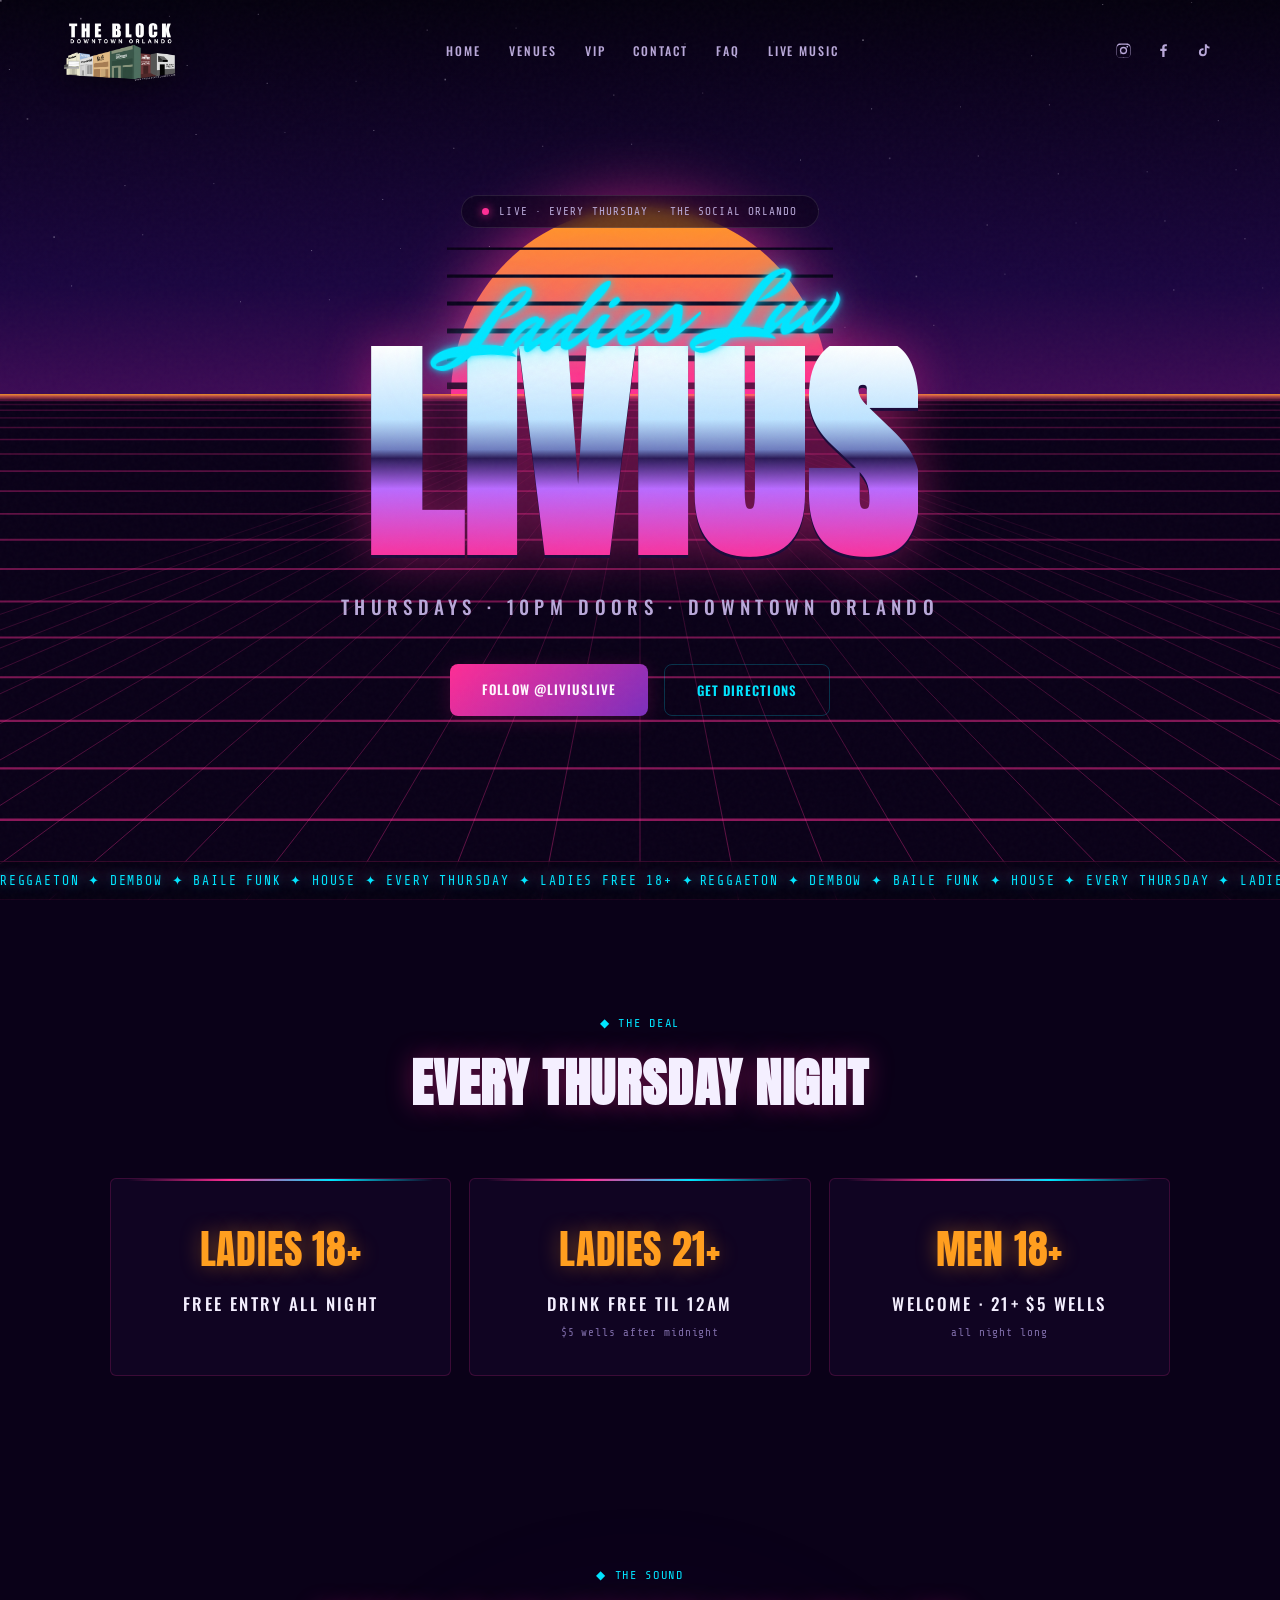
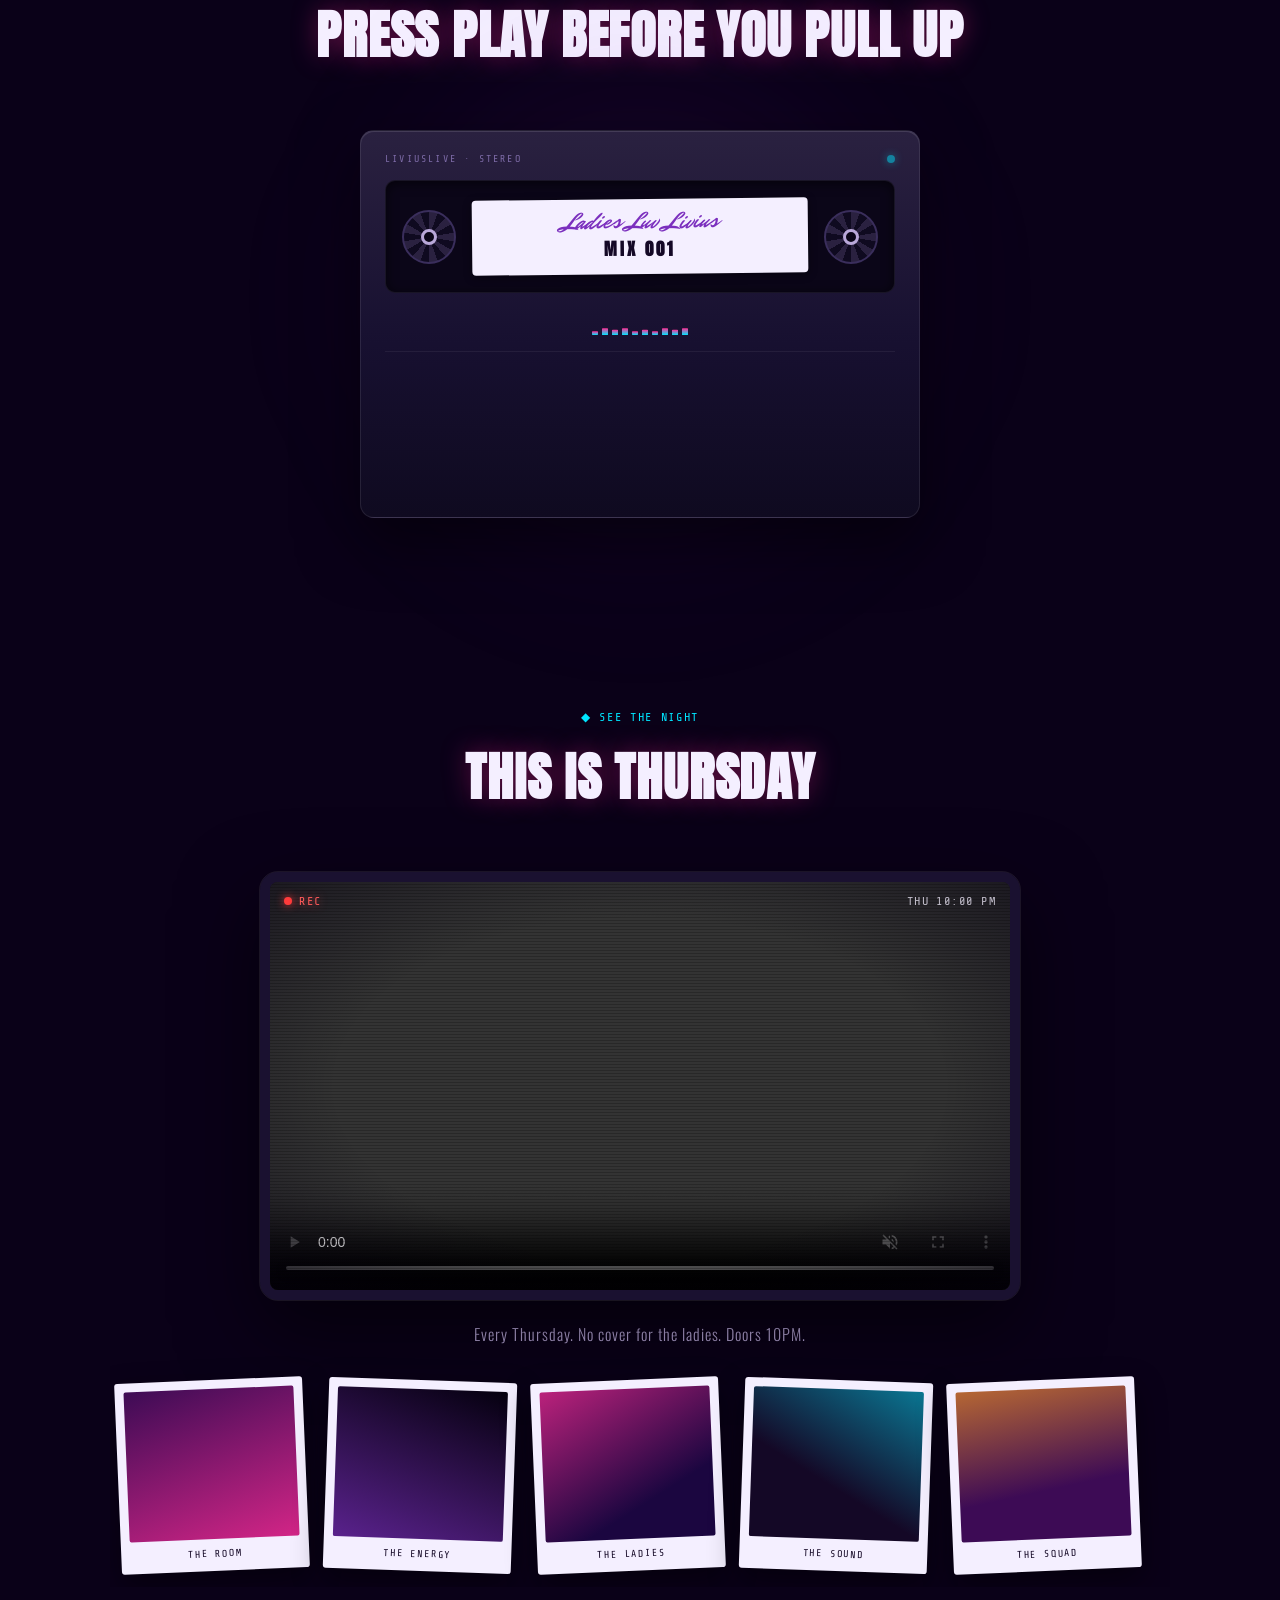
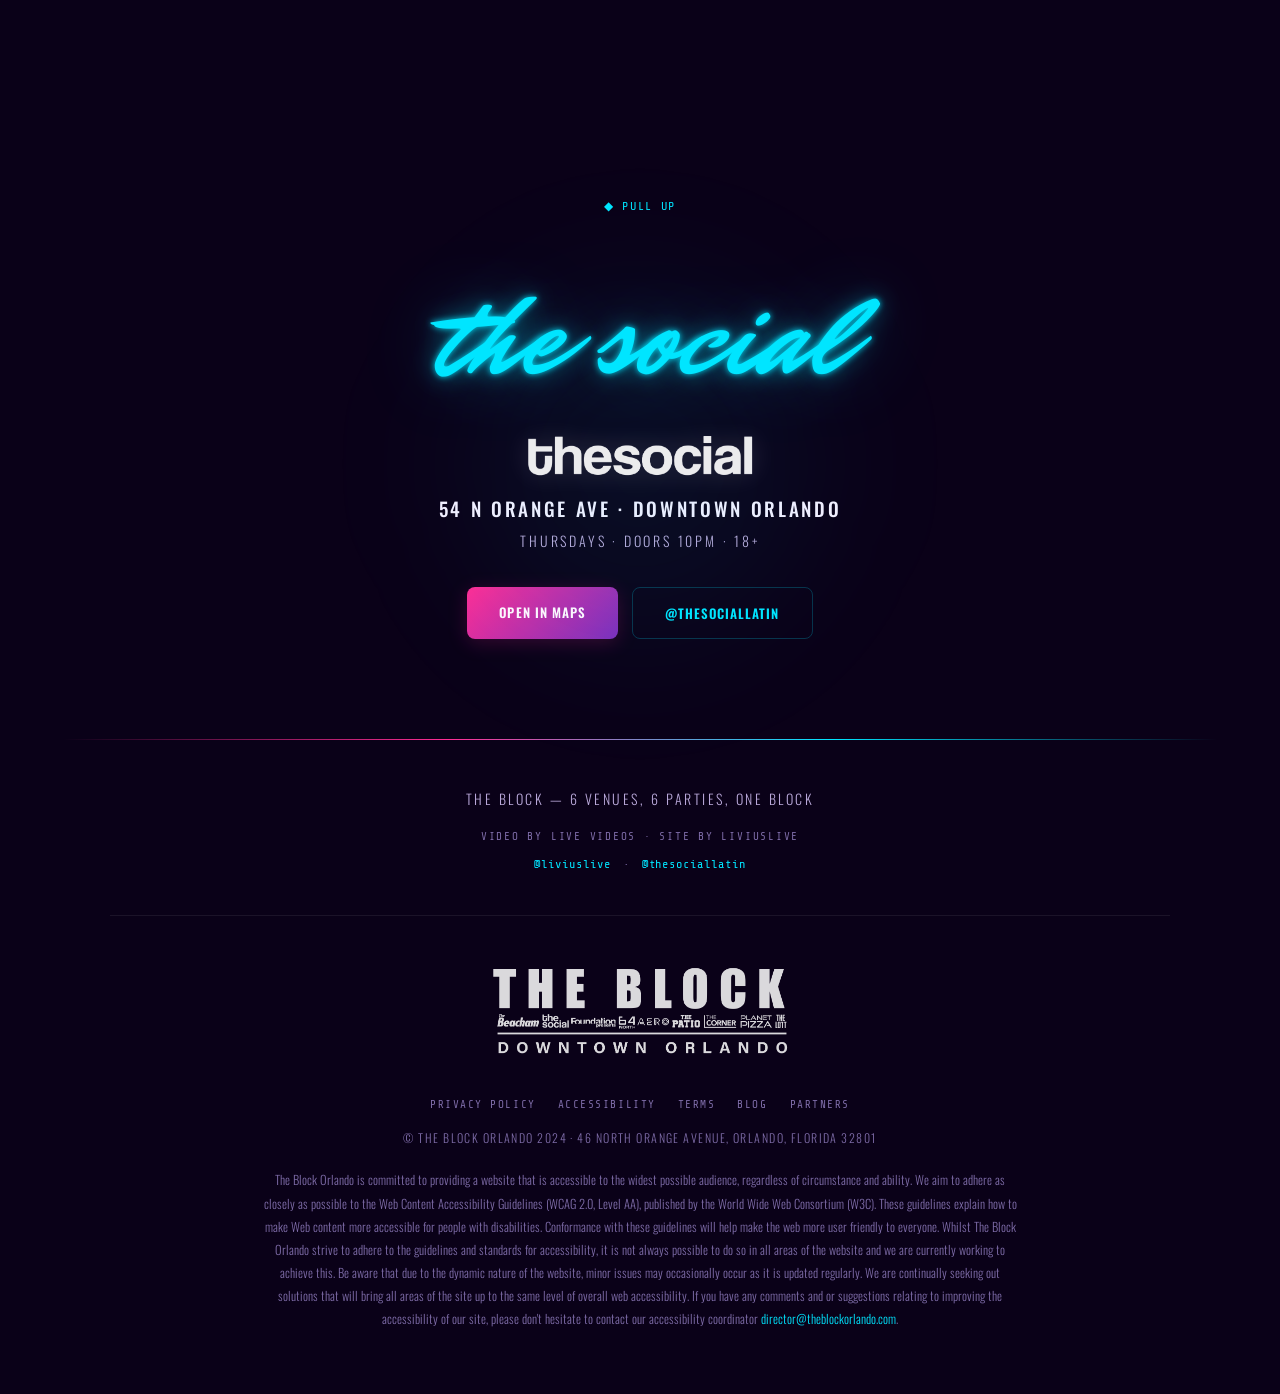
==== index.html @ e8a65b47 "feat: live mix autoplay deck, endless marquee, vertical-video CRT, FAQ deep link, og image MIX_URL s" ====
<!DOCTYPE html>
<html lang="en">
<head>
<meta charset="UTF-8">
<meta name="viewport" content="width=device-width, initial-scale=1.0">
<title>LADIES LUV LIVIUS — Thursdays at The Social, Orlando</title>
<meta name="description" content="Reggaeton, dembow, baile funk & house every Thursday at The Social, downtown Orlando. Ladies 18+ free all night. 10PM doors.">
<meta property="og:title" content="LADIES LUV LIVIUS — Thursdays at The Social">
<meta property="og:description" content="Reggaeton, dembow, baile funk & house every Thursday night in downtown Orlando. Ladies 18+ free. 10PM doors.">
<meta property="og:type" content="website">
<meta property="og:image" content="https://lildaddy850.github.io/l3x-page/kit/graphics/og.png">
<meta name="twitter:card" content="summary_large_image">
<link rel="icon" type="image/svg+xml" href="favicon.svg">
<link rel="stylesheet" href="css/tokens.css">
<link rel="stylesheet" href="css/main.css">
</head>
<body>
<div class="grain" aria-hidden="true"></div>

<!-- ══════════════ THE BLOCK SITE HEADER ══════════════ -->
<header id="siteheader">
  <div class="head-row">
    <a class="head-logo" href="https://www.theblockorlando.com/" target="_blank" rel="noopener">
      <img src="assets/brand/theblock-illustration.png" alt="The Block Orlando">
    </a>
    <nav class="head-tabs" aria-label="The Block Orlando site">
      <a href="https://www.theblockorlando.com/">HOME</a>
      <a href="https://www.theblockorlando.com/venues">VENUES</a>
      <a href="https://www.theblockorlando.com/vip">VIP</a>
      <a href="https://www.theblockorlando.com/contact">CONTACT</a>
      <a href="https://www.theblockorlando.com/contact#faq">FAQ</a>
      <a href="https://www.theblockorlando.com/live">LIVE MUSIC</a>
    </nav>
    <div class="head-socials">
      <a href="https://www.instagram.com/theblockorl" target="_blank" rel="noopener" aria-label="The Block on Instagram">
        <svg viewBox="0 0 24 24" aria-hidden="true"><path d="M12 2.2c3.2 0 3.6 0 4.9.07 1.2.06 1.8.25 2.2.42.56.22.96.48 1.38.9.42.42.68.82.9 1.38.17.42.36 1.05.42 2.2.06 1.3.07 1.7.07 4.9s0 3.6-.07 4.9c-.06 1.2-.25 1.8-.42 2.2-.22.56-.48.96-.9 1.38-.42.42-.82.68-1.38.9-.42.17-1.05.36-2.2.42-1.3.06-1.7.07-4.9.07s-3.6 0-4.9-.07c-1.2-.06-1.8-.25-2.2-.42a3.7 3.7 0 0 1-1.38-.9 3.7 3.7 0 0 1-.9-1.38c-.17-.42-.36-1.05-.42-2.2C2.2 15.6 2.2 15.2 2.2 12s0-3.6.07-4.9c.06-1.2.25-1.8.42-2.2.22-.56.48-.96.9-1.38.42-.42.82-.68 1.38-.9.42-.17 1.05-.36 2.2-.42C8.4 2.2 8.8 2.2 12 2.2m0 1.8c-3.15 0-3.5 0-4.74.07-1.06.05-1.63.23-2 .37-.5.2-.86.43-1.24.8-.37.38-.61.74-.8 1.24-.15.38-.33.95-.38 2-.06 1.25-.07 1.6-.07 4.75s0 3.5.07 4.74c.05 1.06.23 1.63.37 2 .2.5.43.86.8 1.24.38.37.74.61 1.24.8.38.15.95.33 2 .38 1.25.06 1.6.07 4.75.07s3.5 0 4.74-.07c1.06-.05 1.63-.23 2-.37.5-.2.86-.43 1.24-.8.37-.38.61-.74.8-1.24.15-.38.33-.95.38-2 .06-1.25.07-1.6.07-4.75s0-3.5-.07-4.74c-.05-1.06-.23-1.63-.37-2-.2-.5-.43-.86-.8-1.24a3.34 3.34 0 0 0-1.24-.8c-.38-.15-.95-.33-2-.38-1.25-.06-1.6-.07-4.75-.07M12 6.87A5.13 5.13 0 1 1 6.87 12 5.13 5.13 0 0 1 12 6.87m0 8.46A3.33 3.33 0 1 0 8.67 12 3.33 3.33 0 0 0 12 15.33m6.54-8.67a1.2 1.2 0 1 1-1.2-1.2 1.2 1.2 0 0 1 1.2 1.2"/></svg>
      </a>
      <a href="https://facebook.com/theblockorlando" target="_blank" rel="noopener" aria-label="The Block on Facebook">
        <svg viewBox="0 0 24 24" aria-hidden="true"><path d="M13.5 21v-8.2h2.75l.41-3.2H13.5V7.56c0-.92.26-1.55 1.58-1.55h1.69V3.14A22.4 22.4 0 0 0 14.31 3c-2.44 0-4.1 1.49-4.1 4.22v2.38H7.44v3.2h2.77V21z"/></svg>
      </a>
      <a href="https://www.tiktok.com/@theblockorlando" target="_blank" rel="noopener" aria-label="The Block on TikTok">
        <svg viewBox="0 0 24 24" aria-hidden="true"><path d="M16.6 3c.36 1.94 1.62 3.36 3.9 3.5v2.68c-1.4.13-2.83-.33-3.9-1.06v6.2c0 3.63-2.68 5.95-5.9 5.68a5.56 5.56 0 0 1-5.2-5.68 5.62 5.62 0 0 1 6.55-5.55v2.83a2.84 2.84 0 0 0-3.72 2.72 2.86 2.86 0 0 0 2.85 2.9c1.64 0 2.72-1.17 2.72-2.9V3z"/></svg>
      </a>
    </div>
  </div>
</header>

<!-- ══════════════ HERO ══════════════ -->
<section id="hero">
  <canvas id="grid" aria-hidden="true"></canvas>
  <div class="hero-inner">
    <div class="badge"><span class="dot"></span>LIVE · EVERY THURSDAY · THE SOCIAL ORLANDO</div>
    <div class="lockup">
      <div class="script-line sign-on">Ladies Luv</div>
      <h1 class="logotype">LIVIUS</h1>
    </div>
    <div class="hero-sub">THURSDAYS · 10PM DOORS · DOWNTOWN ORLANDO</div>
    <div class="hero-ctas">
      <a class="glow-btn" href="https://instagram.com/liviuslive" target="_blank" rel="noopener">Follow @liviuslive</a>
      <a class="glow-btn ghost" href="https://maps.google.com/?q=54+N+Orange+Ave+Orlando+FL" target="_blank" rel="noopener">Get directions</a>
    </div>
  </div>
  <div class="marquee" aria-hidden="true"><div class="marquee-track" id="marquee-track">
    <span>REGGAETON ✦ DEMBOW ✦ BAILE FUNK ✦ HOUSE ✦ EVERY THURSDAY ✦ LADIES FREE 18+ ✦ </span>
  </div></div>
</section>

<!-- ══════════════ THE DEAL ══════════════ -->
<section id="deal">
  <div class="wrap">
    <div class="sec-head reveal">
      <div class="eyebrow">◆ THE DEAL</div>
      <h2>EVERY THURSDAY NIGHT</h2>
    </div>
    <div class="cards">
      <div class="card reveal">
        <div class="card-big">LADIES 18+</div>
        <div class="card-line">FREE ENTRY ALL NIGHT</div>
      </div>
      <div class="card reveal" style="transition-delay:.08s">
        <div class="card-big">LADIES 21+</div>
        <div class="card-line">DRINK FREE TIL 12AM</div>
        <div class="card-fine">$5 wells after midnight</div>
      </div>
      <div class="card reveal" style="transition-delay:.16s">
        <div class="card-big">MEN 18+</div>
        <div class="card-line">WELCOME · 21+ $5 WELLS</div>
        <div class="card-fine">all night long</div>
      </div>
    </div>
  </div>
</section>

<!-- ══════════════ THE SOUND ══════════════ -->
<section id="sound">
  <div class="wrap">
    <div class="sec-head reveal">
      <div class="eyebrow">◆ THE SOUND</div>
      <h2>PRESS PLAY BEFORE YOU PULL UP</h2>
    </div>
    <div class="deck reveal" id="deck">
      <div class="deck-top">
        <span class="deck-brand">LIVIUSLIVE · STEREO</span>
        <span class="deck-led" id="deck-led"></span>
      </div>
      <div class="cassette">
        <div class="reel" id="reelL"><div class="hub"></div></div>
        <div class="tape-label">
          <span class="script-sm">Ladies Luv Livius</span>
          <strong>MIX 001</strong>
        </div>
        <div class="reel reel-r" id="reelR"><div class="hub"></div></div>
      </div>
      <div class="vu" aria-hidden="true"><i></i><i></i><i></i><i></i><i></i><i></i><i></i><i></i><i></i><i></i></div>
      <div id="sc-slot" class="sc-slot"></div>
    </div>
  </div>
</section>

<!-- ══════════════ SEE THE NIGHT ══════════════ -->
<section id="night">
  <div class="wrap">
    <div class="sec-head reveal">
      <div class="eyebrow">◆ SEE THE NIGHT</div>
      <h2>THIS IS THURSDAY</h2>
    </div>
    <div class="crt reveal">
      <div class="crt-screen">
        <video id="nightvid" controls muted playsinline loop preload="metadata"></video>
        <div class="crt-scan" aria-hidden="true"></div>
        <div class="crt-rec" aria-hidden="true"><span class="rec-dot"></span>REC</div>
        <div class="crt-time" aria-hidden="true">THU 10:00 PM</div>
      </div>
    </div>
    <p class="night-cap reveal">Every Thursday. No cover for the ladies. Doors 10PM.</p>
    <div class="polaroids reveal" id="polaroids">
      <figure class="pol"><div class="pol-img p1"></div><figcaption>THE ROOM</figcaption></figure>
      <figure class="pol"><div class="pol-img p2"></div><figcaption>THE ENERGY</figcaption></figure>
      <figure class="pol"><div class="pol-img p3"></div><figcaption>THE LADIES</figcaption></figure>
      <figure class="pol"><div class="pol-img p4"></div><figcaption>THE SOUND</figcaption></figure>
      <figure class="pol"><div class="pol-img p5"></div><figcaption>THE SQUAD</figcaption></figure>
    </div>
  </div>
</section>

<!-- ══════════════ FIND US ══════════════ -->
<section id="findus">
  <div class="wrap">
    <div class="sec-head reveal">
      <div class="eyebrow">◆ PULL UP</div>
    </div>
    <div class="neon-sign reveal sign-on-scroll">the social</div>
    <div class="addr reveal">
      <img class="social-mark" src="assets/brand/thesocial-white-tight.png" alt="The Social">
      <div>54 N ORANGE AVE · DOWNTOWN ORLANDO</div>
      <div class="addr-sub">THURSDAYS · DOORS 10PM · 18+</div>
    </div>
    <div class="findus-ctas reveal">
      <a class="glow-btn" href="https://maps.google.com/?q=54+N+Orange+Ave+Orlando+FL" target="_blank" rel="noopener">Open in maps</a>
      <a class="glow-btn ghost" href="https://instagram.com/thesociallatin" target="_blank" rel="noopener">@thesociallatin</a>
    </div>
  </div>
</section>

<!-- ══════════════ FOOTER ══════════════ -->
<footer id="footer">
  <div class="wrap">
    <a class="block-line" href="https://www.theblockorlando.com" target="_blank" rel="noopener">THE BLOCK — 6 VENUES, 6 PARTIES, ONE BLOCK</a>
    <div class="credits">VIDEO BY LIVE VIDEOS · SITE BY LIVIUSLIVE</div>
    <div class="foot-ig">
      <a href="https://instagram.com/liviuslive" target="_blank" rel="noopener">@liviuslive</a>
      <span>·</span>
      <a href="https://instagram.com/thesociallatin" target="_blank" rel="noopener">@thesociallatin</a>
    </div>

    <div class="legal">
      <img class="legal-block-logo" src="assets/brand/theblock-logo.png" alt="The Block — Downtown Orlando">
      <nav class="legal-links" aria-label="The Block Orlando policies">
        <a href="https://www.theblockorlando.com/privacy-policy" target="_blank" rel="noopener">PRIVACY POLICY</a>
        <a href="https://www.theblockorlando.com/accessibility" target="_blank" rel="noopener">ACCESSIBILITY</a>
        <a href="https://www.theblockorlando.com/terms" target="_blank" rel="noopener">TERMS</a>
        <a href="https://www.theblockorlando.com/blog" target="_blank" rel="noopener">BLOG</a>
        <a href="https://www.theblockorlando.com/partners" target="_blank" rel="noopener">PARTNERS</a>
      </nav>
      <div class="legal-copy">© THE BLOCK ORLANDO 2024 · 46 NORTH ORANGE AVENUE, ORLANDO, FLORIDA 32801</div>
      <p class="legal-a11y">The Block Orlando is committed to providing a website that is accessible to the widest possible audience, regardless of circumstance and ability. We aim to adhere as closely as possible to the Web Content Accessibility Guidelines (WCAG 2.0, Level AA), published by the World Wide Web Consortium (W3C). These guidelines explain how to make Web content more accessible for people with disabilities. Conformance with these guidelines will help make the web more user friendly to everyone. Whilst The Block Orlando strive to adhere to the guidelines and standards for accessibility, it is not always possible to do so in all areas of the website and we are currently working to achieve this. Be aware that due to the dynamic nature of the website, minor issues may occasionally occur as it is updated regularly. We are continually seeking out solutions that will bring all areas of the site up to the same level of overall web accessibility. If you have any comments and or suggestions relating to improving the accessibility of our site, please don't hesitate to contact our accessibility coordinator <a href="mailto:director@theblockorlando.com">director@theblockorlando.com</a>.</p>
    </div>
  </div>
</footer>

<script type="module">
import { initGrid, initReveals, initMarquee } from './js/fx.js';
import { initDeck } from './js/deck.js';

// swap slots — one line each when the real assets land
const VIDEO_URL = 'https://video.wixstatic.com/video/d95226_dd165bfea31942dcbfde154791566a03/720p/mp4/file.mp4';

const nv = document.getElementById('nightvid');
nv.muted = true;
nv.autoplay = true;
nv.addEventListener('loadedmetadata', () => {
  if (nv.videoHeight > nv.videoWidth) document.querySelector('.crt').classList.add('vertical');
});
nv.src = VIDEO_URL;
nv.play().catch(() => {});
initGrid(document.getElementById('grid'));
initMarquee(document.getElementById('marquee-track'));
initReveals();
initDeck();
</script>
</body>
</html>
---- css/tokens.css ----
@import url('https://fonts.googleapis.com/css2?family=Mr+Dafoe&family=Anton&family=Oswald:wght@300;400;500;600&family=Share+Tech+Mono&display=swap');

:root {
  --bg: #0A0118;
  --bg-deep: #05000F;
  --surface: rgba(22, 9, 44, 0.55);
  --surface-solid: #140826;
  --border: rgba(255, 45, 149, 0.18);
  --border-cyan: rgba(0, 229, 255, 0.22);
  --magenta: #FF2D95;
  --cyan: #00E5FF;
  --sunset: #FF9E1F;
  --violet: #7B2FBE;
  --text: #F4EFFF;
  --text-dim: #B9A8D9;
  --text-mute: #7E6CA8;
  --ease: cubic-bezier(0.16, 1, 0.3, 1);
  --f-script: 'Mr Dafoe', cursive;
  --f-block: 'Anton', sans-serif;
  --f-cond: 'Oswald', sans-serif;
  --f-mono: 'Share Tech Mono', monospace;
}

* { margin: 0; padding: 0; box-sizing: border-box; }

html {
  background: var(--bg);
  color: var(--text);
  font-family: var(--f-cond);
  scroll-behavior: smooth;
}

body { background: var(--bg); min-height: 100vh; overflow-x: hidden; }

::selection { background: var(--magenta); color: var(--bg); }
::-webkit-scrollbar { width: 5px; }
::-webkit-scrollbar-track { background: var(--bg-deep); }
::-webkit-scrollbar-thumb { background: #3A1D6E; border-radius: 3px; }

a { color: inherit; text-decoration: none; }
img, video, canvas { display: block; max-width: 100%; }

.eyebrow {
  font-family: var(--f-mono);
  font-size: 12px;
  letter-spacing: 0.14em;
  text-transform: uppercase;
  color: var(--cyan);
}

.reveal {
  opacity: 0;
  transform: translateY(40px);
  transition: opacity 0.7s var(--ease), transform 0.7s var(--ease);
}
.reveal.visible { opacity: 1; transform: none; }

.grain {
  position: fixed;
  inset: 0;
  opacity: 0.025;
  pointer-events: none;
  z-index: 9999;
  background-image: url("data:image/svg+xml,%3Csvg viewBox='0 0 256 256' xmlns='http://www.w3.org/2000/svg'%3E%3Cfilter id='n'%3E%3CfeTurbulence type='fractalNoise' baseFrequency='0.85' numOctaves='4' stitchTiles='stitch'/%3E%3C/filter%3E%3Crect width='100%25' height='100%25' filter='url(%23n)'/%3E%3C/svg%3E");
}

@media (prefers-reduced-motion: reduce) {
  .reveal { opacity: 1; transform: none; transition: none; }
  *, *::before, *::after {
    animation-duration: 0.01ms !important;
    animation-iteration-count: 1 !important;
    transition-duration: 0.01ms !important;
  }
  html { scroll-behavior: auto; }
}
---- css/main.css ----
/* ═══════════ layout primitives ═══════════ */
.wrap { max-width: 1060px; margin: 0 auto; }
section { position: relative; }
.sec-head { text-align: center; margin-bottom: 56px; }
.sec-head .eyebrow { margin-bottom: 14px; }
.sec-head h2 {
  font-family: var(--f-block);
  font-size: clamp(30px, 5vw, 52px);
  letter-spacing: 0.015em;
  color: var(--text);
  text-shadow: 0 0 26px rgba(255, 45, 149, 0.35);
}

/* ═══════════ buttons ═══════════ */
.glow-btn {
  display: inline-block;
  font-family: var(--f-cond);
  font-weight: 600;
  font-size: 13px;
  letter-spacing: 0.08em;
  text-transform: uppercase;
  padding: 15px 32px;
  border-radius: 8px;
  color: #FFF7FE;
  background: linear-gradient(135deg, var(--magenta), var(--violet));
  box-shadow: 0 4px 20px rgba(255, 45, 149, 0.18);
  transition: transform 0.3s var(--ease), box-shadow 0.3s var(--ease), background 0.3s var(--ease);
}
.glow-btn:hover { transform: translateY(-2px); box-shadow: 0 8px 40px rgba(255, 45, 149, 0.38); }
.glow-btn:active { transform: scale(0.96); }
.glow-btn.ghost {
  background: transparent;
  border: 1px solid var(--border-cyan);
  color: var(--cyan);
  box-shadow: none;
}
.glow-btn.ghost:hover { background: rgba(0, 229, 255, 0.06); box-shadow: 0 6px 28px rgba(0, 229, 255, 0.14); }
.glow-btn:focus-visible, a:focus-visible {
  outline: 2px solid var(--cyan);
  outline-offset: 3px;
  border-radius: 4px;
}

/* ═══════════ hero ═══════════ */
#hero {
  min-height: 100svh;
  display: flex;
  align-items: center;
  justify-content: center;
  overflow: hidden;
}
#grid { position: absolute; inset: 0; width: 100%; height: 100%; }
.hero-inner {
  position: relative;
  z-index: 1;
  text-align: center;
  padding: 150px 24px 140px;
  display: flex;
  flex-direction: column;
  align-items: center;
}
.badge {
  display: inline-flex;
  align-items: center;
  gap: 10px;
  font-family: var(--f-mono);
  font-size: 11px;
  letter-spacing: 0.1em;
  text-transform: uppercase;
  color: var(--text-dim);
  padding: 9px 20px;
  border-radius: 100px;
  border: 1px solid rgba(255, 255, 255, 0.1);
  background: rgba(10, 1, 24, 0.6);
  backdrop-filter: blur(8px);
  margin-bottom: 40px;
  animation: fadeUp 0.9s var(--ease) 0.1s both;
}
.dot {
  width: 7px; height: 7px; border-radius: 50%;
  background: var(--magenta);
  box-shadow: 0 0 10px var(--magenta);
  animation: pulse 2s infinite;
}
.lockup { line-height: 1; }
.script-line {
  font-family: var(--f-script);
  font-size: clamp(40px, 9vw, 96px);
  color: var(--cyan);
  transform: rotate(-4deg);
  margin-bottom: clamp(-18px, -2vw, -30px);
  position: relative;
  z-index: 2;
  text-shadow:
    0 0 6px rgba(0, 229, 255, 0.9),
    0 0 24px rgba(0, 229, 255, 0.45),
    0 0 70px rgba(0, 229, 255, 0.25);
}
.logotype {
  font-family: var(--f-block);
  font-size: clamp(88px, 21vw, 240px);
  line-height: 0.9;
  letter-spacing: 0.01em;
  background: linear-gradient(180deg, #FFFFFF 0%, #BDE3FF 34%, #6E7DBF 48%, #2A1B57 52%, #B96BFF 66%, #FF2D95 100%);
  -webkit-background-clip: text;
  background-clip: text;
  color: transparent;
  filter: drop-shadow(0 3px 0 #1B0B3A) drop-shadow(0 0 26px rgba(255, 45, 149, 0.45));
}
.hero-sub {
  font-family: var(--f-cond);
  font-weight: 500;
  font-size: clamp(14px, 2.2vw, 19px);
  letter-spacing: 0.28em;
  color: var(--text-dim);
  margin-top: 30px;
  animation: fadeUp 0.9s var(--ease) 0.5s both;
}
.hero-ctas {
  display: flex;
  gap: 16px;
  flex-wrap: wrap;
  justify-content: center;
  margin-top: 44px;
  animation: fadeUp 0.9s var(--ease) 0.7s both;
}

/* neon flicker-on */
@keyframes flickerOn {
  0%, 4%, 10%, 13%, 42%, 45% { opacity: 0; }
  6%, 11%, 15%, 43%, 47%, 100% { opacity: 1; }
}
.sign-on { animation: flickerOn 1.9s steps(1, end) 0.3s both; }
.sign-on-scroll.visible { animation: flickerOn 1.9s steps(1, end) both; }

/* marquee */
.marquee {
  position: absolute;
  bottom: 0; left: 0; right: 0;
  border-top: 1px solid var(--border);
  border-bottom: 1px solid rgba(255, 45, 149, 0.08);
  background: rgba(5, 0, 15, 0.55);
  backdrop-filter: blur(6px);
  overflow: hidden;
  padding: 11px 0;
}
.marquee-track {
  display: flex;
  width: max-content;
  white-space: nowrap;
  animation: marqueeMove var(--mq-dur, 28s) linear infinite;
}
.marquee-track span {
  font-family: var(--f-mono);
  font-size: 13px;
  letter-spacing: 0.14em;
  color: var(--cyan);
  text-shadow: 0 0 12px rgba(0, 229, 255, 0.5);
  padding-right: 0.4em;
}
@keyframes marqueeMove { to { transform: translateX(calc(-1 * var(--mq-shift, 33.333%))); } }

@keyframes fadeUp { from { opacity: 0; transform: translateY(30px); } to { opacity: 1; transform: none; } }
@keyframes pulse { 0%, 100% { opacity: 1; } 50% { opacity: 0.35; } }

/* ═══════════ the deal ═══════════ */
#deal { padding: 116px 24px 96px; }
.cards {
  display: grid;
  grid-template-columns: repeat(auto-fit, minmax(240px, 1fr));
  gap: 18px;
}
.card {
  position: relative;
  text-align: center;
  padding: 40px 26px 36px;
  border: 1px solid var(--border);
  border-radius: 6px;
  background: var(--surface);
  transition: transform 0.35s var(--ease), border-color 0.35s var(--ease), box-shadow 0.35s var(--ease);
  overflow: hidden;
}
.card::before {
  content: '';
  position: absolute;
  top: 0; left: 5%; right: 5%;
  height: 2px;
  background: linear-gradient(90deg, transparent, var(--magenta), var(--cyan), transparent);
}
.card:hover {
  transform: translateY(-4px);
  border-color: rgba(255, 45, 149, 0.5);
  box-shadow: 0 12px 44px rgba(255, 45, 149, 0.16);
}
.card-big {
  font-family: var(--f-block);
  font-size: clamp(30px, 4vw, 40px);
  letter-spacing: 0.02em;
  color: var(--sunset);
  text-shadow: 0 0 20px rgba(255, 158, 31, 0.4);
}
.card-line {
  font-family: var(--f-cond);
  font-weight: 500;
  font-size: 17px;
  letter-spacing: 0.14em;
  color: var(--text);
  margin-top: 12px;
}
.card-fine {
  font-family: var(--f-mono);
  font-size: 11px;
  letter-spacing: 0.08em;
  color: var(--text-mute);
  margin-top: 10px;
}

/* ═══════════ the sound ═══════════ */
#sound { padding: 96px 24px; }
#sound::before {
  content: '';
  position: absolute;
  top: 10%; left: 50%;
  transform: translateX(-50%);
  width: 700px; height: 700px; max-width: 90vw;
  background: radial-gradient(circle, rgba(123, 47, 190, 0.14), transparent 65%);
  filter: blur(70px);
  pointer-events: none;
}
.deck {
  position: relative;
  max-width: 560px;
  margin: 0 auto;
  padding: 22px 24px 24px;
  border-radius: 14px;
  background: linear-gradient(180deg, #2A2140, #171030 55%, #0F0A20);
  border: 1px solid rgba(255, 255, 255, 0.09);
  box-shadow:
    inset 0 1px 0 rgba(255, 255, 255, 0.12),
    0 24px 60px rgba(0, 0, 0, 0.5);
}
.deck-top {
  display: flex;
  align-items: center;
  justify-content: space-between;
  margin-bottom: 16px;
}
.deck-brand {
  font-family: var(--f-mono);
  font-size: 10px;
  letter-spacing: 0.22em;
  color: var(--text-mute);
}
.deck-led {
  width: 8px; height: 8px; border-radius: 50%;
  background: rgba(0, 229, 255, 0.5);
  box-shadow: 0 0 8px rgba(0, 229, 255, 0.4);
}
.playing .deck-led {
  background: var(--magenta);
  box-shadow: 0 0 12px var(--magenta);
  animation: pulse 1.2s infinite;
}
.cassette {
  display: flex;
  align-items: center;
  justify-content: space-between;
  gap: 16px;
  padding: 18px 16px;
  border-radius: 10px;
  background: #0B0618;
  border: 1px solid rgba(255, 255, 255, 0.06);
  box-shadow: inset 0 2px 12px rgba(0, 0, 0, 0.6);
}
.reel {
  width: 54px; height: 54px;
  flex-shrink: 0;
  border-radius: 50%;
  background: repeating-conic-gradient(#2A2140 0deg 20deg, #0F0A20 20deg 40deg);
  border: 2px solid #3A2E5C;
  display: flex;
  align-items: center;
  justify-content: center;
}
.hub {
  width: 16px; height: 16px;
  border-radius: 50%;
  background: #0B0618;
  border: 3px solid var(--text-dim);
}
.playing .reel { animation: spin 2.4s linear infinite; }
.playing .reel-r { animation: spin 3.1s linear infinite reverse; }
@keyframes spin { to { transform: rotate(360deg); } }
.tape-label {
  flex: 1;
  text-align: center;
  background: #F4EFFF;
  border-radius: 4px;
  padding: 10px 12px 12px;
  transform: rotate(-0.6deg);
  box-shadow: 0 2px 8px rgba(0, 0, 0, 0.4);
}
.tape-label .script-sm {
  display: block;
  font-family: var(--f-script);
  font-size: 24px;
  line-height: 1;
  color: var(--violet);
}
.tape-label strong {
  display: block;
  font-family: var(--f-block);
  font-size: 17px;
  letter-spacing: 0.18em;
  color: #140826;
  margin-top: 3px;
}
.vu {
  display: flex;
  align-items: flex-end;
  justify-content: center;
  gap: 4px;
  height: 26px;
  margin-top: 16px;
}
.vu i {
  width: 6px;
  height: 100%;
  border-radius: 1px;
  background: linear-gradient(180deg, var(--magenta), var(--cyan));
  transform: scaleY(0.14);
  transform-origin: bottom;
  transition: transform 0.4s var(--ease);
}
.vu i:nth-child(2n) { transform: scaleY(0.26); }
.vu i:nth-child(3n) { transform: scaleY(0.2); }
.playing .vu i { animation: vuDance 0.62s ease-in-out infinite alternate; }
.playing .vu i:nth-child(1) { animation-delay: 0s; }
.playing .vu i:nth-child(2) { animation-delay: 0.11s; }
.playing .vu i:nth-child(3) { animation-delay: 0.23s; }
.playing .vu i:nth-child(4) { animation-delay: 0.05s; }
.playing .vu i:nth-child(5) { animation-delay: 0.17s; }
.playing .vu i:nth-child(6) { animation-delay: 0.29s; }
.playing .vu i:nth-child(7) { animation-delay: 0.08s; }
.playing .vu i:nth-child(8) { animation-delay: 0.2s; }
.playing .vu i:nth-child(9) { animation-delay: 0.14s; }
.playing .vu i:nth-child(10) { animation-delay: 0.02s; }
@keyframes vuDance {
  from { transform: scaleY(0.15); }
  to { transform: scaleY(0.95); }
}
.sc-slot {
  margin-top: 16px;
  border-top: 1px solid rgba(255, 255, 255, 0.06);
  padding-top: 16px;
}
.sc-slot iframe { border-radius: 8px; }
.sc-placeholder {
  text-align: center;
  font-family: var(--f-mono);
  font-size: 13px;
  letter-spacing: 0.1em;
  color: var(--cyan);
  padding: 10px 0 6px;
  line-height: 2;
}
.sc-placeholder span {
  font-size: 11px;
  color: var(--text-mute);
  letter-spacing: 0.06em;
}

/* ═══════════ see the night ═══════════ */
#night { padding: 96px 24px; }
.crt { max-width: 760px; margin: 0 auto; transition: max-width 0.4s var(--ease); }
.crt.vertical { max-width: 330px; }
.crt.vertical .crt-screen { aspect-ratio: 9 / 16; }
.crt-screen {
  position: relative;
  border-radius: 18px;
  overflow: hidden;
  aspect-ratio: 16 / 9;
  background: #05000F;
  border: 10px solid #1A1130;
  outline: 1px solid rgba(255, 255, 255, 0.08);
  box-shadow: 0 30px 80px rgba(0, 0, 0, 0.55), inset 0 0 60px rgba(0, 0, 0, 0.5);
}
.crt-screen video { width: 100%; height: 100%; object-fit: cover; }
.crt-scan {
  position: absolute;
  inset: 0;
  pointer-events: none;
  background:
    repeating-linear-gradient(0deg, rgba(0, 0, 0, 0.22) 0 1px, transparent 1px 3px),
    radial-gradient(ellipse at center, transparent 58%, rgba(5, 0, 15, 0.5) 100%);
}
.crt-rec {
  position: absolute;
  top: 12px; left: 14px;
  display: flex;
  align-items: center;
  gap: 7px;
  font-family: var(--f-mono);
  font-size: 12px;
  letter-spacing: 0.14em;
  color: #FF5A5A;
  text-shadow: 0 0 8px rgba(255, 90, 90, 0.7);
  pointer-events: none;
}
.rec-dot {
  width: 8px; height: 8px;
  border-radius: 50%;
  background: #FF3B3B;
  box-shadow: 0 0 8px #FF3B3B;
  animation: pulse 1.2s steps(2, end) infinite;
}
.crt-time {
  position: absolute;
  top: 12px; right: 14px;
  font-family: var(--f-mono);
  font-size: 12px;
  letter-spacing: 0.12em;
  color: rgba(244, 239, 255, 0.75);
  pointer-events: none;
}
.night-cap {
  text-align: center;
  font-family: var(--f-cond);
  font-weight: 300;
  font-size: 16px;
  letter-spacing: 0.06em;
  color: var(--text-dim);
  margin-top: 22px;
}
.polaroids {
  display: flex;
  gap: 20px;
  overflow-x: auto;
  scroll-snap-type: x mandatory;
  padding: 34px 8px 16px;
  scrollbar-width: thin;
}
.pol {
  flex-shrink: 0;
  width: 188px;
  scroll-snap-align: center;
  background: #F4EFFF;
  padding: 9px 9px 12px;
  border-radius: 3px;
  box-shadow: 0 12px 30px rgba(0, 0, 0, 0.45);
}
.pol:nth-child(odd) { transform: rotate(-2.4deg); }
.pol:nth-child(even) { transform: rotate(2deg); }
.pol-img { height: 150px; border-radius: 2px; }
.p1 { background: linear-gradient(160deg, #3D0B55, #FF2D95 130%); }
.p2 { background: linear-gradient(200deg, #05000F, #7B2FBE 140%); }
.p3 { background: linear-gradient(150deg, #FF2D95 -30%, #1B0640 70%); }
.p4 { background: linear-gradient(210deg, #00E5FF -60%, #140826 60%); }
.p5 { background: linear-gradient(170deg, #FF9E1F -40%, #3D0B55 65%); }
.pol figcaption {
  font-family: var(--f-mono);
  font-size: 10px;
  letter-spacing: 0.18em;
  color: #140826;
  text-align: center;
  margin-top: 9px;
}

/* ═══════════ find us ═══════════ */
#findus { padding: 116px 24px 100px; text-align: center; }
#findus::before {
  content: '';
  position: absolute;
  top: 20%; left: 50%;
  transform: translateX(-50%);
  width: 600px; height: 500px; max-width: 90vw;
  background: radial-gradient(circle, rgba(0, 229, 255, 0.08), transparent 65%);
  filter: blur(60px);
  pointer-events: none;
}
.neon-sign {
  font-family: var(--f-script);
  font-size: clamp(56px, 11vw, 120px);
  line-height: 1.15;
  color: var(--cyan);
  transform: rotate(-3deg);
  text-shadow:
    0 0 6px rgba(0, 229, 255, 0.9),
    0 0 24px rgba(0, 229, 255, 0.45),
    0 0 80px rgba(0, 229, 255, 0.3);
  margin-bottom: 26px;
}
.addr {
  font-family: var(--f-cond);
  font-weight: 500;
  font-size: clamp(15px, 2.4vw, 19px);
  letter-spacing: 0.14em;
  color: var(--text);
}
.addr-sub {
  font-weight: 300;
  font-size: 14px;
  letter-spacing: 0.2em;
  color: var(--text-dim);
  margin-top: 8px;
}
.findus-ctas {
  display: flex;
  gap: 14px;
  justify-content: center;
  flex-wrap: wrap;
  margin-top: 36px;
}

/* ═══════════ footer ═══════════ */
#footer {
  border-top: 1px solid transparent;
  border-image: linear-gradient(90deg, transparent 5%, var(--magenta), var(--cyan), transparent 95%) 1;
  padding: 46px 24px 64px;
  text-align: center;
}
.block-line {
  font-family: var(--f-cond);
  font-weight: 300;
  font-size: 14px;
  letter-spacing: 0.18em;
  color: var(--text-dim);
  transition: color 0.3s var(--ease);
}
.block-line:hover { color: var(--text); }
.credits {
  font-family: var(--f-mono);
  font-size: 11px;
  letter-spacing: 0.16em;
  color: var(--text-mute);
  margin-top: 20px;
}
.foot-ig {
  display: flex;
  gap: 12px;
  justify-content: center;
  font-family: var(--f-mono);
  font-size: 12px;
  letter-spacing: 0.08em;
  color: var(--text-mute);
  margin-top: 14px;
}
.foot-ig a { color: var(--cyan); transition: text-shadow 0.3s var(--ease); }
.foot-ig a:hover { text-shadow: 0 0 12px rgba(0, 229, 255, 0.7); }

/* ═══════════ mobile ═══════════ */
@media (max-width: 560px) {
  .hero-inner { padding: 150px 18px 120px; }
  .hero-sub { letter-spacing: 0.18em; }
  .cassette { gap: 10px; padding: 14px 10px; }
  .reel { width: 44px; height: 44px; }
  .tape-label .script-sm { font-size: 19px; }
  .crt-screen { border-width: 7px; border-radius: 14px; }
  #deal, #findus { padding-top: 90px; }
}

/* ═══════════ the block site header ═══════════ */
#siteheader {
  position: absolute;
  top: 0; left: 0; right: 0;
  z-index: 10;
  padding: 14px 20px 0;
}
.head-row {
  max-width: 1160px;
  margin: 0 auto;
  display: flex;
  align-items: center;
  gap: 18px;
}
.head-logo img {
  height: 72px;
  width: auto;
  filter: drop-shadow(0 4px 14px rgba(0, 0, 0, 0.5));
  transition: transform 0.3s var(--ease);
}
.head-logo:hover img { transform: translateY(-1px) scale(1.03); }
.head-tabs {
  display: flex;
  gap: 4px;
  margin: 0 auto;
  overflow-x: auto;
  scrollbar-width: none;
}
.head-tabs::-webkit-scrollbar { display: none; }
.head-tabs a {
  position: relative;
  font-family: var(--f-cond);
  font-weight: 500;
  font-size: 12px;
  letter-spacing: 0.16em;
  color: var(--text-dim);
  padding: 10px 12px;
  white-space: nowrap;
  transition: color 0.25s var(--ease);
}
.head-tabs a::after {
  content: '';
  position: absolute;
  left: 12px; right: 12px; bottom: 6px;
  height: 2px;
  border-radius: 2px;
  background: linear-gradient(90deg, var(--magenta), var(--cyan));
  opacity: 0;
  transform: scaleX(0.4);
  transition: opacity 0.3s var(--ease), transform 0.3s var(--ease);
}
.head-tabs a:hover { color: var(--text); }
.head-tabs a:hover::after {
  opacity: 1;
  transform: none;
  box-shadow: 0 0 12px rgba(0, 229, 255, 0.6);
}
.head-socials { display: flex; gap: 6px; }
.head-socials a {
  display: grid;
  place-items: center;
  width: 34px; height: 34px;
  border-radius: 8px;
  color: var(--text-dim);
  transition: color 0.25s var(--ease), background 0.25s var(--ease), filter 0.25s var(--ease);
}
.head-socials a:hover {
  color: var(--cyan);
  background: rgba(0, 229, 255, 0.07);
  filter: drop-shadow(0 0 8px rgba(0, 229, 255, 0.5));
}
.head-socials svg { width: 17px; height: 17px; fill: currentColor; }
@media (max-width: 760px) {
  .head-row { flex-wrap: wrap; justify-content: space-between; }
  .head-logo img { height: 46px; }
  .head-tabs { order: 3; width: 100%; justify-content: flex-start; margin: 2px -8px 0; }
}

/* ═══════════ official marks + legal tier ═══════════ */
.social-mark {
  width: min(230px, 58vw);
  height: auto;
  margin: 0 auto 16px;
  opacity: 0.92;
  filter: drop-shadow(0 0 14px rgba(244, 239, 255, 0.18));
}
.legal {
  margin-top: 44px;
  padding-top: 38px;
  border-top: 1px solid rgba(255, 255, 255, 0.07);
}
.legal-block-logo {
  height: auto;
  width: min(340px, 72vw);
  margin: 0 auto 26px;
  opacity: 0.85;
}
.legal-links {
  display: flex;
  gap: 8px 22px;
  justify-content: center;
  flex-wrap: wrap;
  font-family: var(--f-mono);
  font-size: 11px;
  letter-spacing: 0.14em;
}
.legal-links a { color: var(--text-mute); transition: color 0.25s var(--ease); }
.legal-links a:hover { color: var(--cyan); }
.legal-copy {
  font-family: var(--f-cond);
  font-weight: 300;
  font-size: 12px;
  letter-spacing: 0.12em;
  color: var(--text-mute);
  margin-top: 18px;
}
.legal-a11y {
  max-width: 760px;
  margin: 22px auto 0;
  font-family: var(--f-cond);
  font-weight: 300;
  font-size: 12.5px;
  line-height: 1.85;
  color: var(--text-mute);
  text-align: center;
}
.legal-a11y a { color: var(--cyan); }
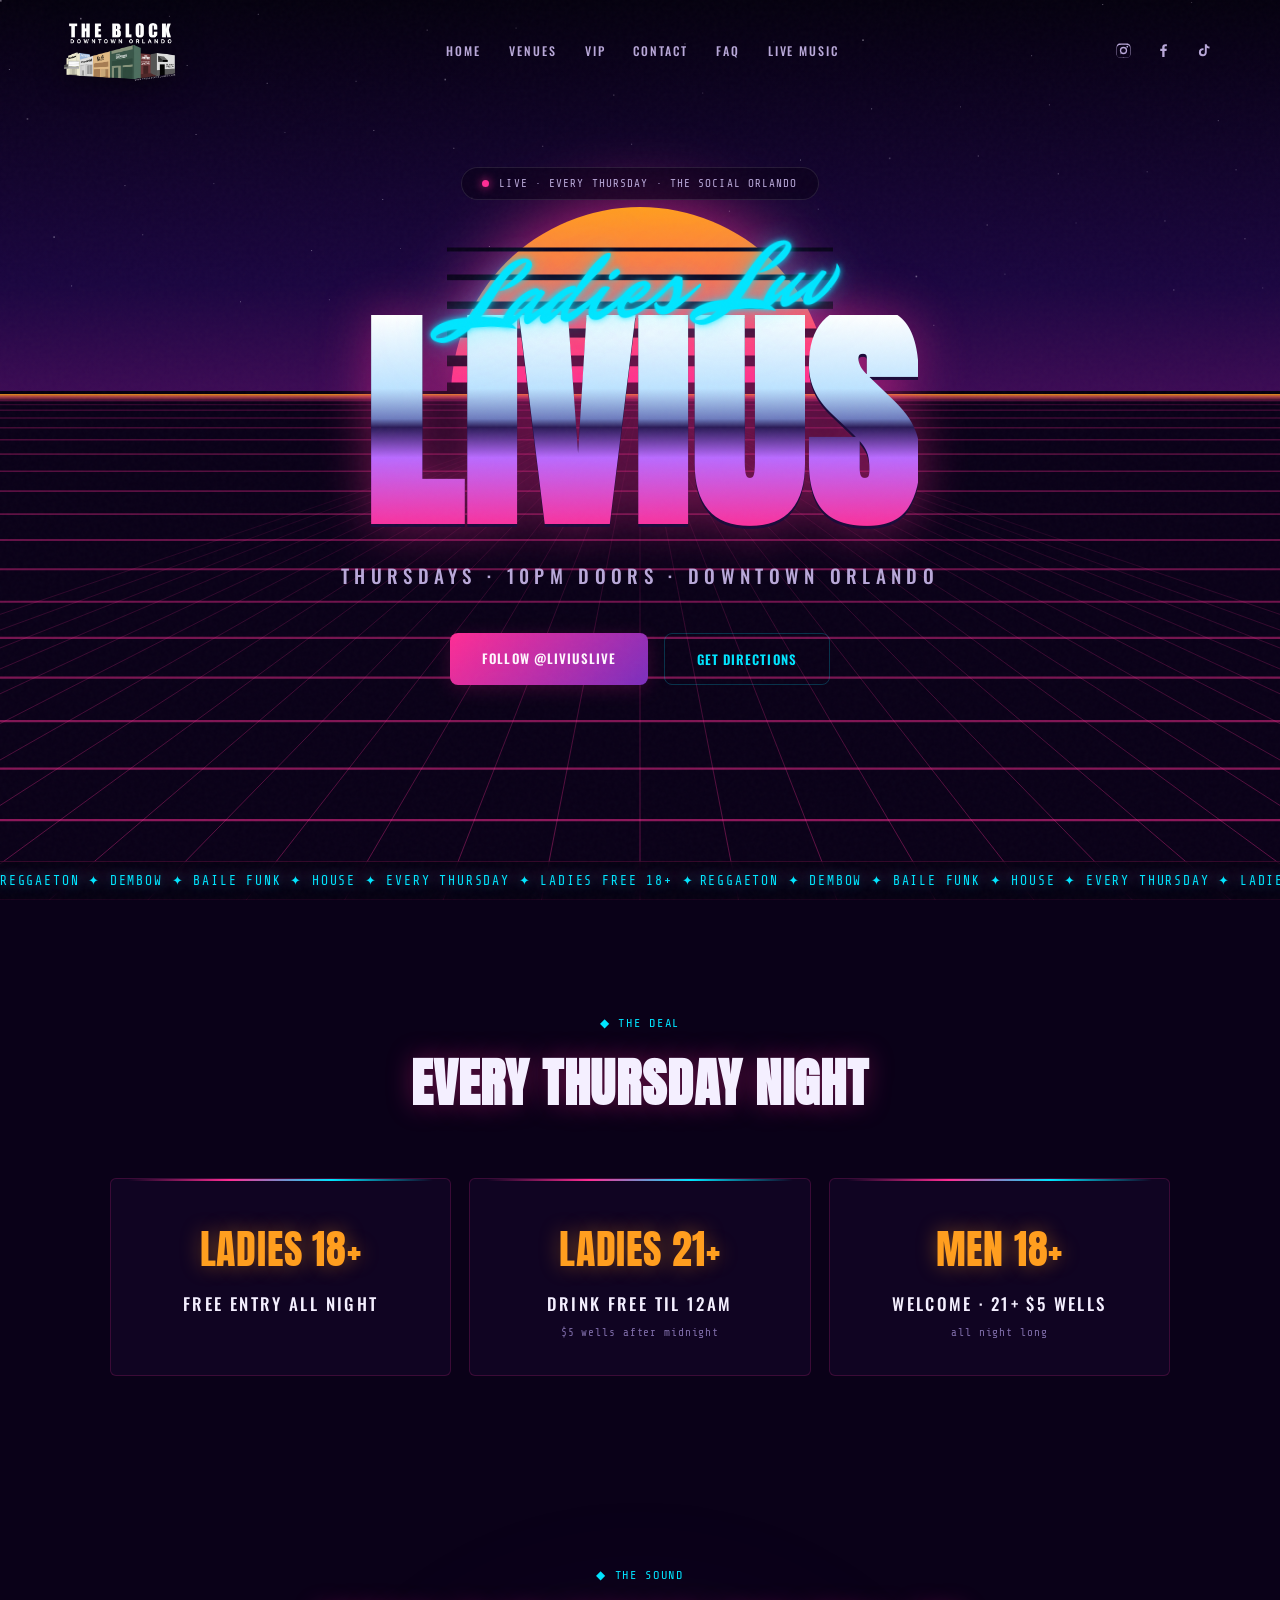
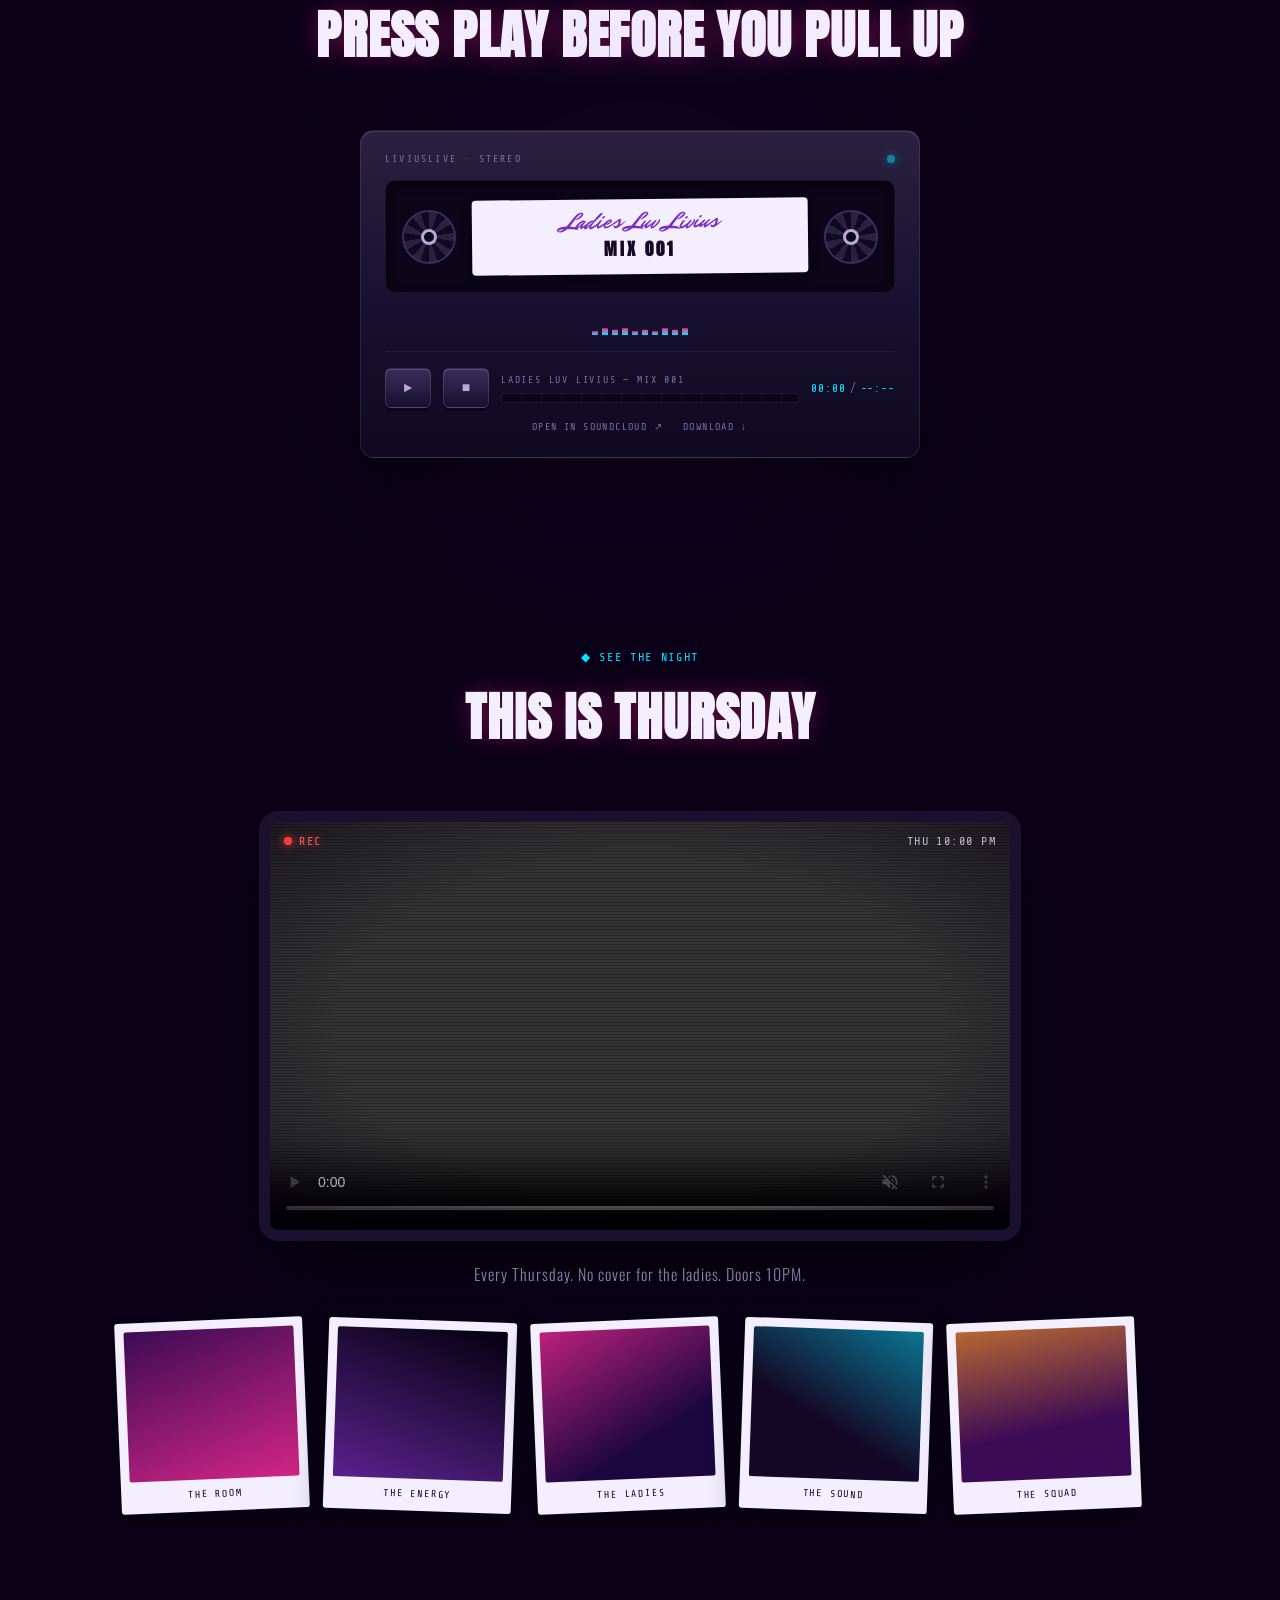
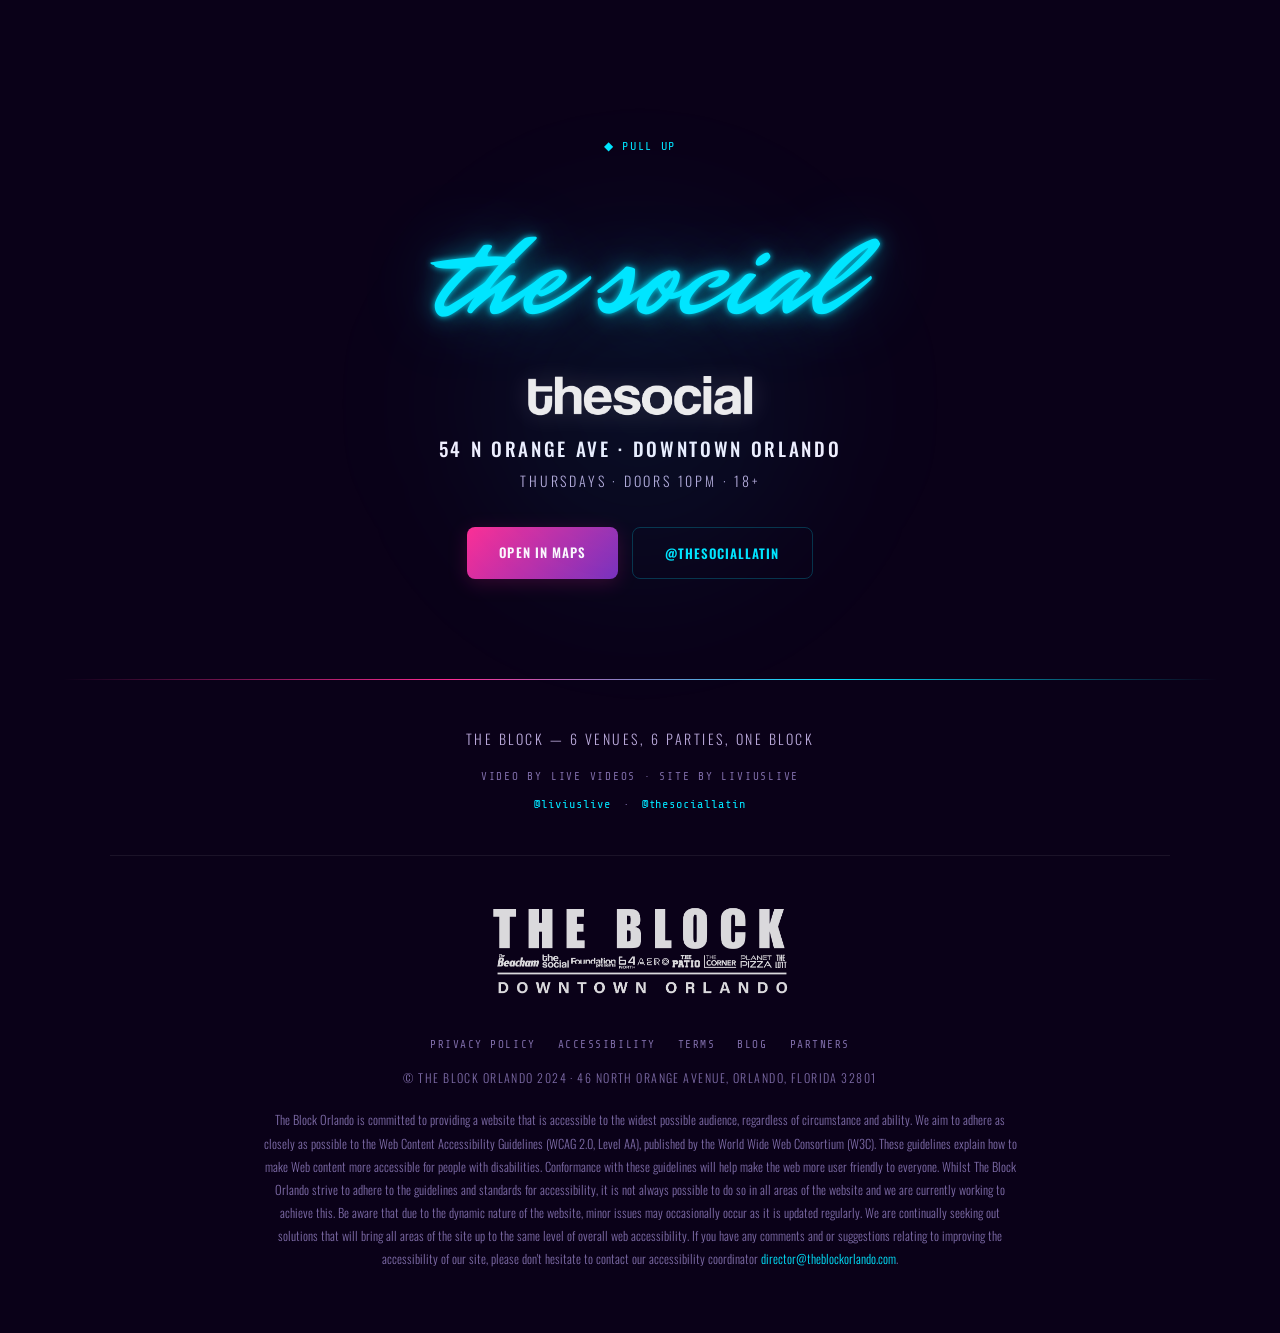
==== commit 0583ce6a: "feat: phone QA round — script overlap, horizon-locked logotype, crisp DPR3, VHS transport Ladies Luv" ====
--- a/index.html
+++ b/index.html
@@ -112,6 +112,21 @@
         <div class="reel reel-r" id="reelR"><div class="hub"></div></div>
       </div>
       <div class="vu" aria-hidden="true"><i></i><i></i><i></i><i></i><i></i><i></i><i></i><i></i><i></i><i></i></div>
+      <div id="transport" class="transport">
+        <div class="t-row">
+          <button id="t-play" class="t-btn" aria-label="Play mix">►</button>
+          <button id="t-stop" class="t-btn t-stop" aria-label="Stop">■</button>
+          <div class="t-mid">
+            <div id="t-title" class="t-title">LADIES LUV LIVIUS — MIX 001</div>
+            <div id="t-rail" class="t-rail"><div id="t-fill" class="t-fill"></div></div>
+          </div>
+          <div class="t-time"><span id="t-pos">00:00</span><span class="t-sep">/</span><span id="t-dur">--:--</span></div>
+        </div>
+        <div class="t-links">
+          <a id="t-sc" href="https://soundcloud.com/livius-live" target="_blank" rel="noopener">OPEN IN SOUNDCLOUD ↗</a>
+          <a id="t-dl" href="https://soundcloud.com/livius-live" target="_blank" rel="noopener">DOWNLOAD ↓</a>
+        </div>
+      </div>
       <div id="sc-slot" class="sc-slot"></div>
     </div>
   </div>
@@ -187,6 +202,8 @@
     </div>
   </div>
 </footer>
+
+<button id="sound-pill" hidden>► TAP FOR SOUND</button>
 
 <script type="module">
 import { initGrid, initReveals, initMarquee } from './js/fx.js';
--- a/css/main.css
+++ b/css/main.css
@@ -54,7 +54,7 @@
   position: relative;
   z-index: 1;
   text-align: center;
-  padding: 150px 24px 140px;
+  padding: 92px 24px 140px;
   display: flex;
   flex-direction: column;
   align-items: center;
@@ -88,7 +88,7 @@
   font-size: clamp(40px, 9vw, 96px);
   color: var(--cyan);
   transform: rotate(-4deg);
-  margin-bottom: clamp(-18px, -2vw, -30px);
+  margin-bottom: -0.22em; /* scales with the script size — fixed px ate the small mobile type */
   position: relative;
   z-index: 2;
   text-shadow:
@@ -349,19 +349,22 @@
   from { transform: scaleY(0.15); }
   to { transform: scaleY(0.95); }
 }
-.sc-slot {
-  margin-top: 16px;
-  border-top: 1px solid rgba(255, 255, 255, 0.06);
-  padding-top: 16px;
-}
-.sc-slot iframe { border-radius: 8px; }
+.sc-hidden {
+  position: fixed;
+  left: -9999px;
+  bottom: 0;
+  opacity: 0;
+  pointer-events: none;
+}
 .sc-placeholder {
   text-align: center;
   font-family: var(--f-mono);
   font-size: 13px;
   letter-spacing: 0.1em;
   color: var(--cyan);
-  padding: 10px 0 6px;
+  margin-top: 16px;
+  border-top: 1px solid rgba(255, 255, 255, 0.06);
+  padding: 22px 0 6px;
   line-height: 2;
 }
 .sc-placeholder span {
@@ -686,3 +689,102 @@
   text-align: center;
 }
 .legal-a11y a { color: var(--cyan); }
+
+/* ═══════════ VHS transport ═══════════ */
+.transport {
+  margin-top: 16px;
+  border-top: 1px solid rgba(255, 255, 255, 0.06);
+  padding-top: 16px;
+}
+.t-row { display: flex; align-items: center; gap: 12px; }
+.t-btn {
+  width: 46px;
+  height: 40px;
+  flex-shrink: 0;
+  font-family: var(--f-mono);
+  font-size: 14px;
+  color: var(--text-dim);
+  background: linear-gradient(180deg, #3A2E5C, #171030);
+  border: 1px solid rgba(255, 255, 255, 0.12);
+  border-radius: 6px;
+  box-shadow: 0 3px 0 #0B0618, inset 0 1px 0 rgba(255, 255, 255, 0.14);
+  cursor: pointer;
+  transition: transform 0.1s var(--ease), box-shadow 0.1s var(--ease), color 0.2s var(--ease);
+}
+.t-btn:hover { color: var(--text); }
+.t-btn:active { transform: translateY(3px); box-shadow: 0 0 0 #0B0618, inset 0 1px 0 rgba(255, 255, 255, 0.1); }
+.t-btn:focus-visible { outline: 2px solid var(--cyan); outline-offset: 2px; }
+.playing #t-play { color: var(--magenta); text-shadow: 0 0 10px rgba(255, 45, 149, 0.8); }
+.t-mid { flex: 1; min-width: 0; }
+.t-title {
+  font-family: var(--f-mono);
+  font-size: 10px;
+  letter-spacing: 0.18em;
+  color: var(--text-mute);
+  white-space: nowrap;
+  overflow: hidden;
+  text-overflow: ellipsis;
+  margin-bottom: 8px;
+}
+.t-rail {
+  position: relative;
+  height: 10px;
+  border-radius: 3px;
+  border: 1px solid rgba(255, 255, 255, 0.08);
+  background:
+    repeating-linear-gradient(90deg, transparent 0 19px, rgba(255, 255, 255, 0.05) 19px 20px),
+    #0B0618;
+  cursor: pointer;
+  overflow: hidden;
+}
+.t-fill {
+  height: 100%;
+  width: 0%;
+  background: linear-gradient(90deg, var(--magenta), var(--cyan));
+  box-shadow: 0 0 12px rgba(255, 45, 149, 0.5);
+  transition: width 0.3s linear;
+}
+.t-time {
+  flex-shrink: 0;
+  font-family: var(--f-mono);
+  font-size: 11px;
+  letter-spacing: 0.08em;
+  color: var(--cyan);
+}
+.t-sep { margin: 0 4px; color: var(--text-mute); }
+.t-links {
+  display: flex;
+  gap: 20px;
+  justify-content: center;
+  margin-top: 13px;
+  font-family: var(--f-mono);
+  font-size: 10px;
+  letter-spacing: 0.14em;
+}
+.t-links a { color: var(--text-mute); transition: color 0.25s var(--ease), text-shadow 0.25s var(--ease); }
+.t-links a:hover { color: var(--cyan); text-shadow: 0 0 10px rgba(0, 229, 255, 0.6); }
+
+/* sound pill — shows only when autoplay was blocked */
+#sound-pill {
+  position: fixed;
+  right: 18px;
+  bottom: 84px;
+  z-index: 500;
+  font-family: var(--f-mono);
+  font-size: 11px;
+  letter-spacing: 0.12em;
+  color: var(--bg);
+  background: linear-gradient(135deg, var(--cyan), var(--magenta));
+  border: none;
+  border-radius: 100px;
+  padding: 12px 19px;
+  cursor: pointer;
+  box-shadow: 0 6px 24px rgba(0, 229, 255, 0.35);
+  animation: pillPulse 1.6s ease-in-out infinite;
+}
+#sound-pill[hidden] { display: none; }
+@keyframes pillPulse { 0%, 100% { transform: scale(1); } 50% { transform: scale(1.07); } }
+@media (max-width: 560px) {
+  .t-time { display: none; }
+  .t-btn { width: 42px; height: 38px; }
+}
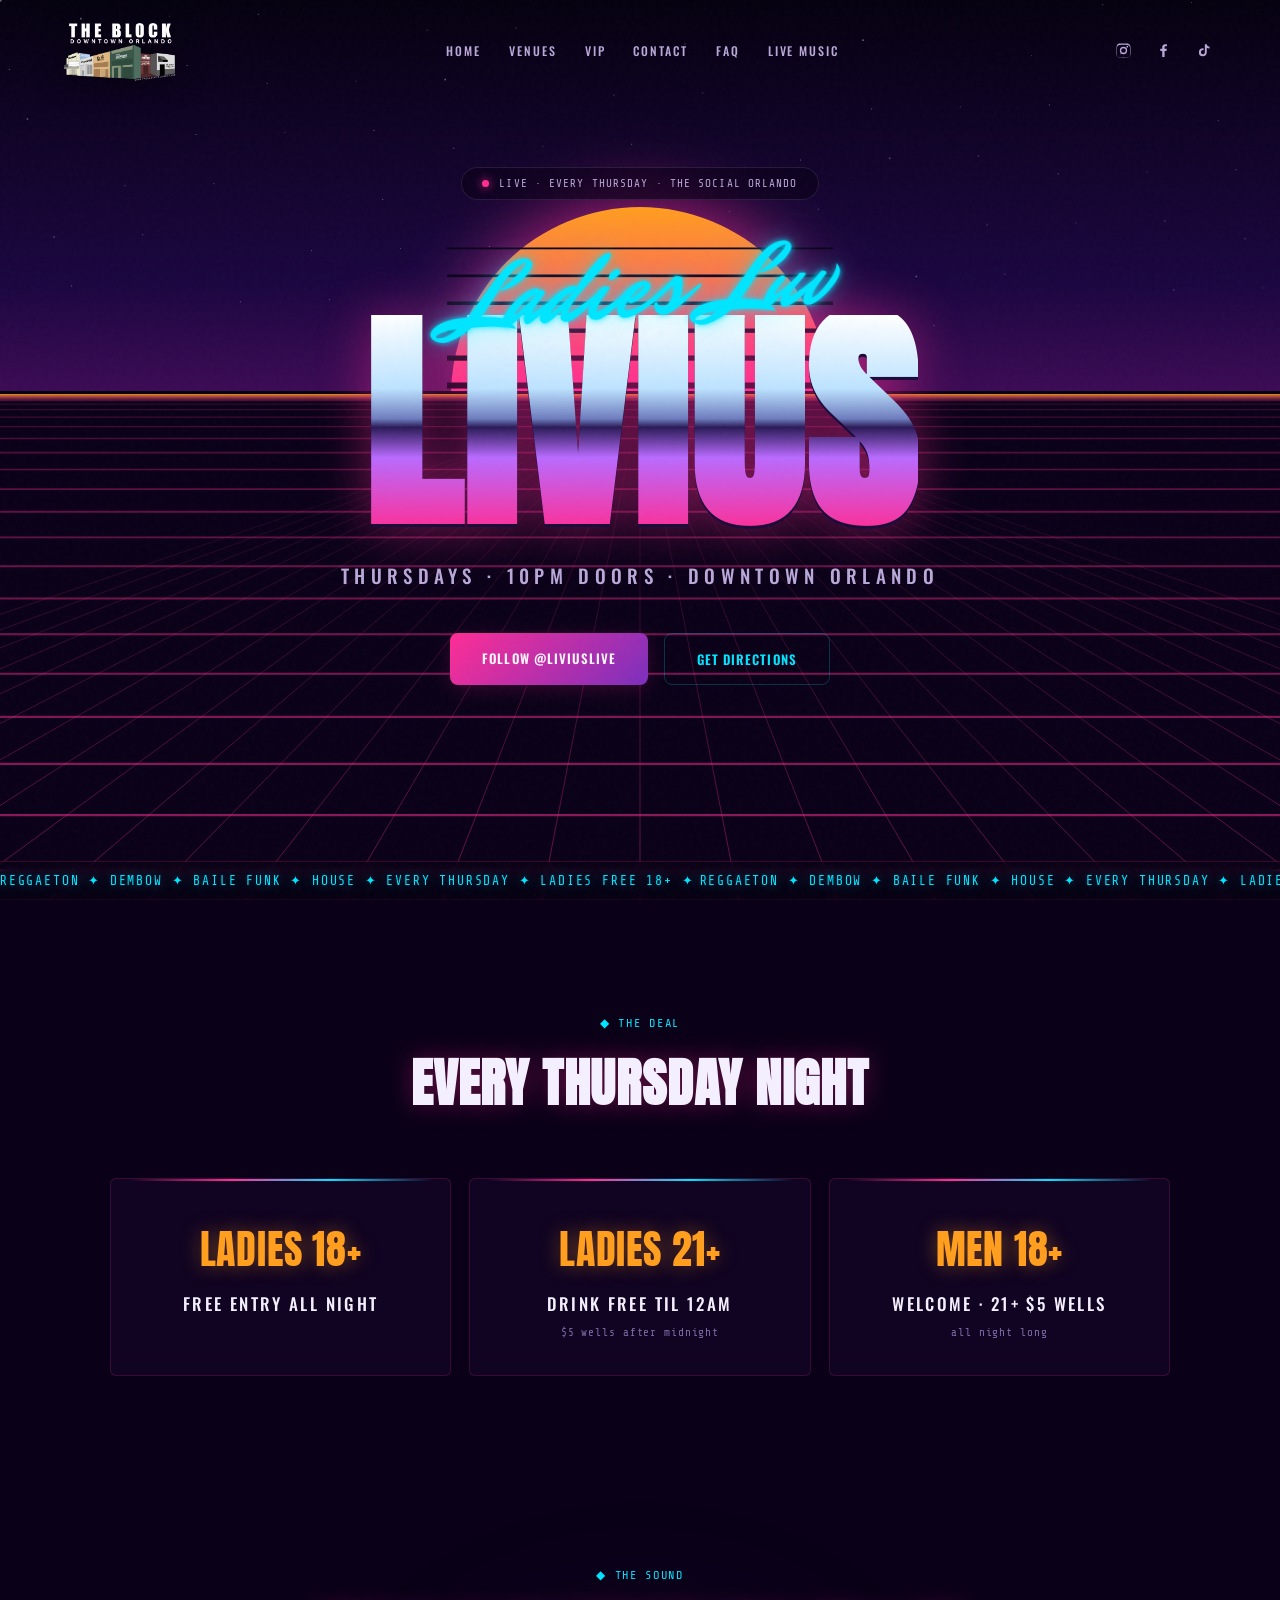
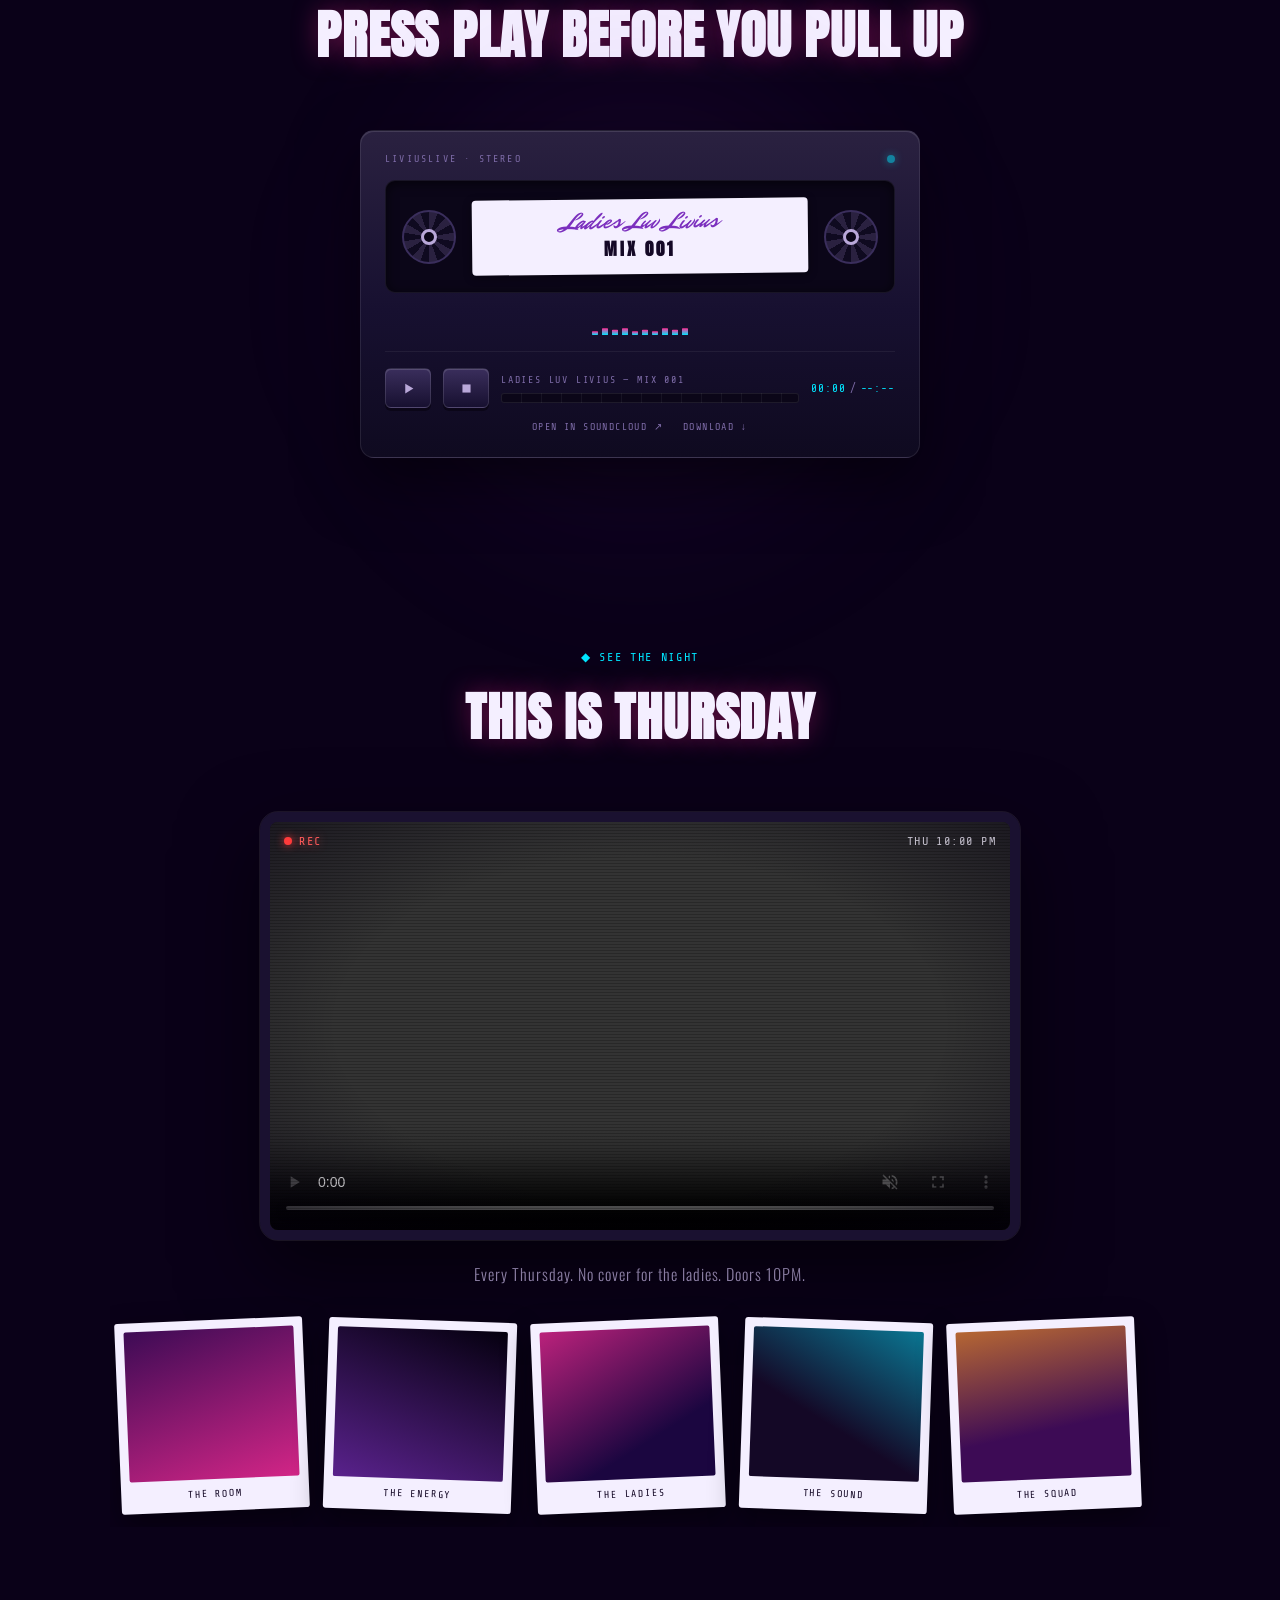
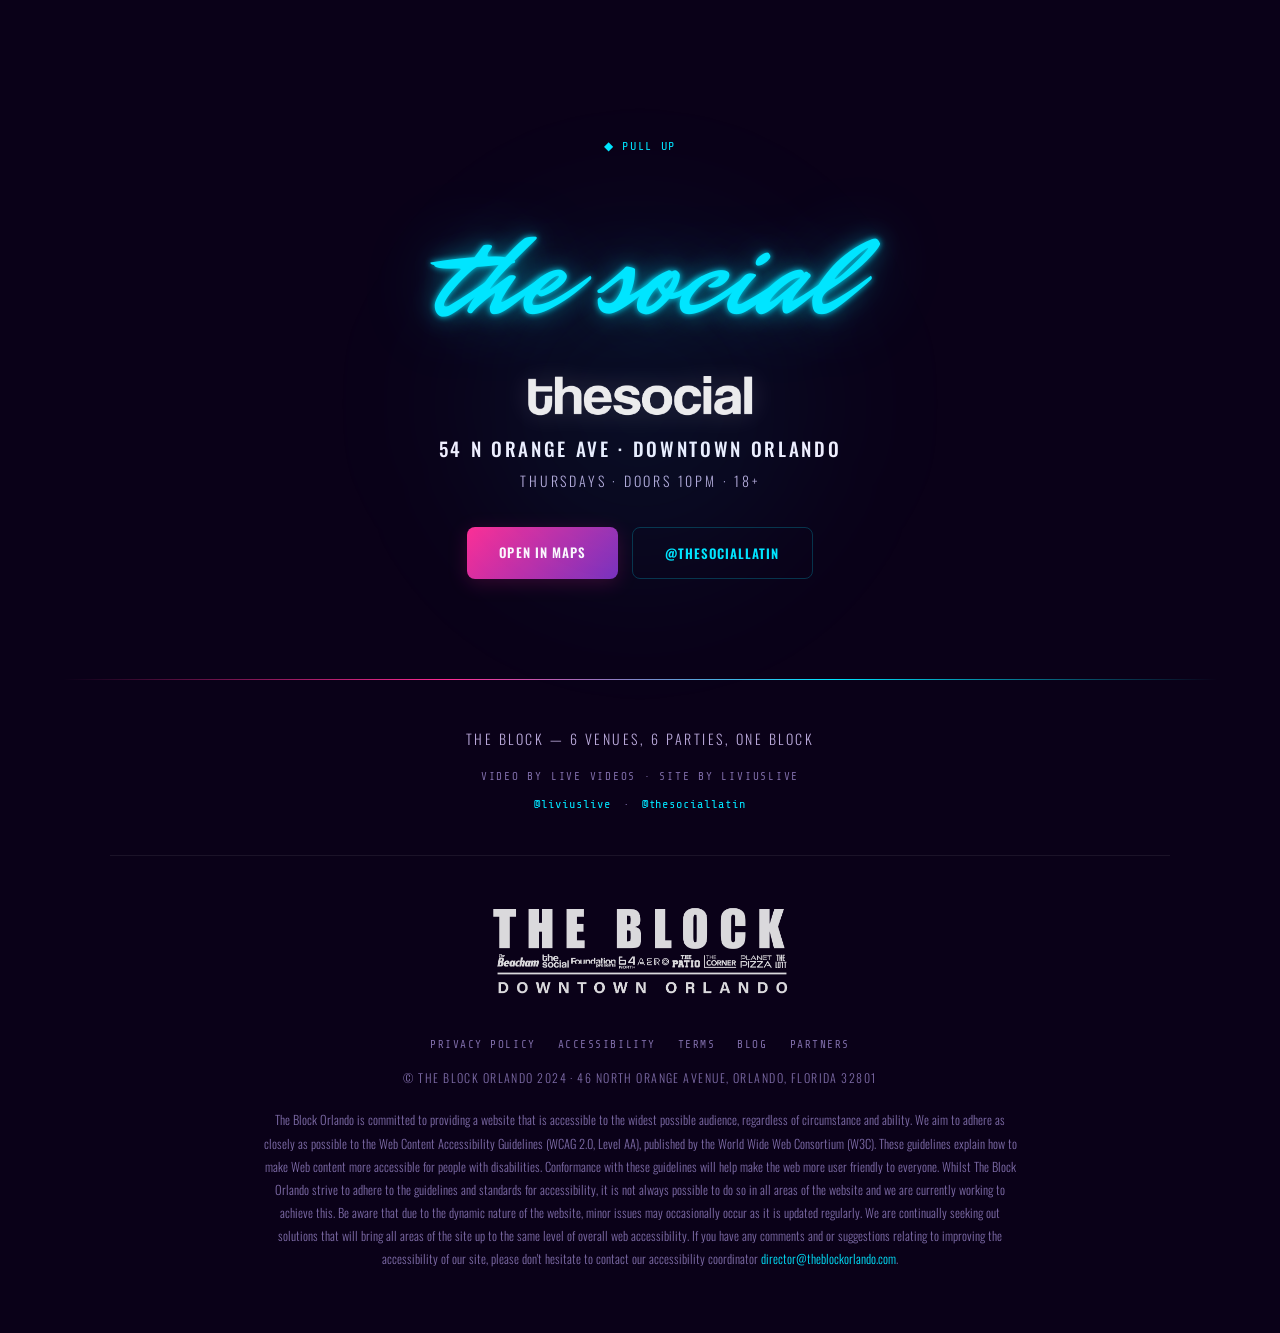
==== commit c0926112: "fix: thin sun blinds, landscape-phone header clearance, SVG transport icons, pill deglyph Blinds bac" ====
--- a/index.html
+++ b/index.html
@@ -114,8 +114,13 @@
       <div class="vu" aria-hidden="true"><i></i><i></i><i></i><i></i><i></i><i></i><i></i><i></i><i></i><i></i></div>
       <div id="transport" class="transport">
         <div class="t-row">
-          <button id="t-play" class="t-btn" aria-label="Play mix">►</button>
-          <button id="t-stop" class="t-btn t-stop" aria-label="Stop">■</button>
+          <button id="t-play" class="t-btn" aria-label="Play mix">
+            <svg class="i-play" viewBox="0 0 16 16" aria-hidden="true"><path d="M4 2l10 6-10 6z"/></svg>
+            <svg class="i-pause" viewBox="0 0 16 16" aria-hidden="true"><path d="M3 2h4v12H3zM9 2h4v12H9z"/></svg>
+          </button>
+          <button id="t-stop" class="t-btn t-stop" aria-label="Stop">
+            <svg viewBox="0 0 16 16" aria-hidden="true"><path d="M3 3h10v10H3z"/></svg>
+          </button>
           <div class="t-mid">
             <div id="t-title" class="t-title">LADIES LUV LIVIUS — MIX 001</div>
             <div id="t-rail" class="t-rail"><div id="t-fill" class="t-fill"></div></div>
@@ -203,7 +208,7 @@
   </div>
 </footer>
 
-<button id="sound-pill" hidden>► TAP FOR SOUND</button>
+<button id="sound-pill" hidden>TAP FOR SOUND</button>
 
 <script type="module">
 import { initGrid, initReveals, initMarquee } from './js/fx.js';
--- a/css/main.css
+++ b/css/main.css
@@ -639,6 +639,12 @@
   .head-logo img { height: 46px; }
   .head-tabs { order: 3; width: 100%; justify-content: flex-start; margin: 2px -8px 0; }
 }
+/* landscape phones: shorter header, push hero content below it */
+@media (max-height: 520px) {
+  .head-logo img { height: 42px; }
+  .hero-inner { padding-top: 150px; padding-bottom: 110px; }
+  .badge { margin-bottom: 26px; }
+}
 
 /* ═══════════ official marks + legal tier ═══════════ */
 .social-mark {
@@ -714,7 +720,11 @@
 .t-btn:hover { color: var(--text); }
 .t-btn:active { transform: translateY(3px); box-shadow: 0 0 0 #0B0618, inset 0 1px 0 rgba(255, 255, 255, 0.1); }
 .t-btn:focus-visible { outline: 2px solid var(--cyan); outline-offset: 2px; }
-.playing #t-play { color: var(--magenta); text-shadow: 0 0 10px rgba(255, 45, 149, 0.8); }
+.t-btn svg { width: 13px; height: 13px; fill: currentColor; display: block; margin: 0 auto; }
+.t-btn .i-pause { display: none; }
+.playing #t-play .i-play { display: none; }
+.playing #t-play .i-pause { display: block; }
+.playing #t-play { color: var(--magenta); filter: drop-shadow(0 0 8px rgba(255, 45, 149, 0.8)); }
 .t-mid { flex: 1; min-width: 0; }
 .t-title {
   font-family: var(--f-mono);
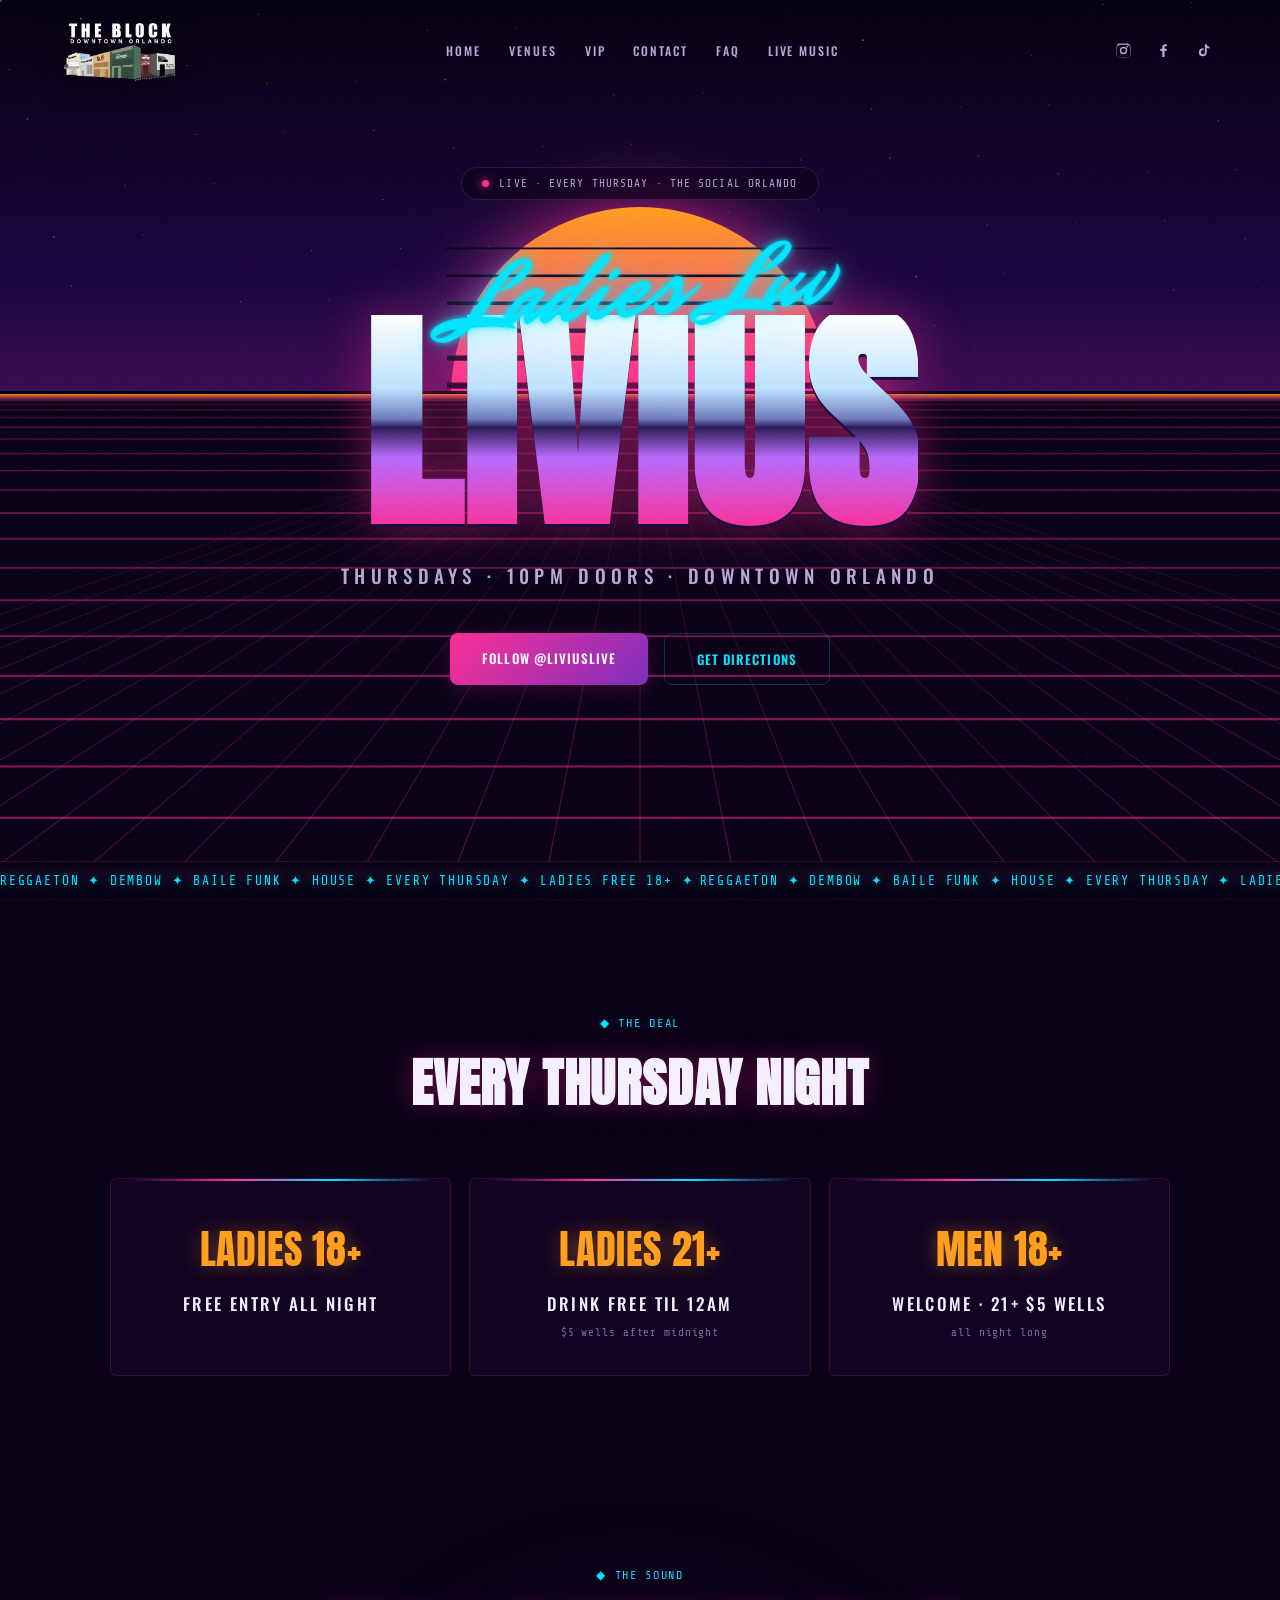
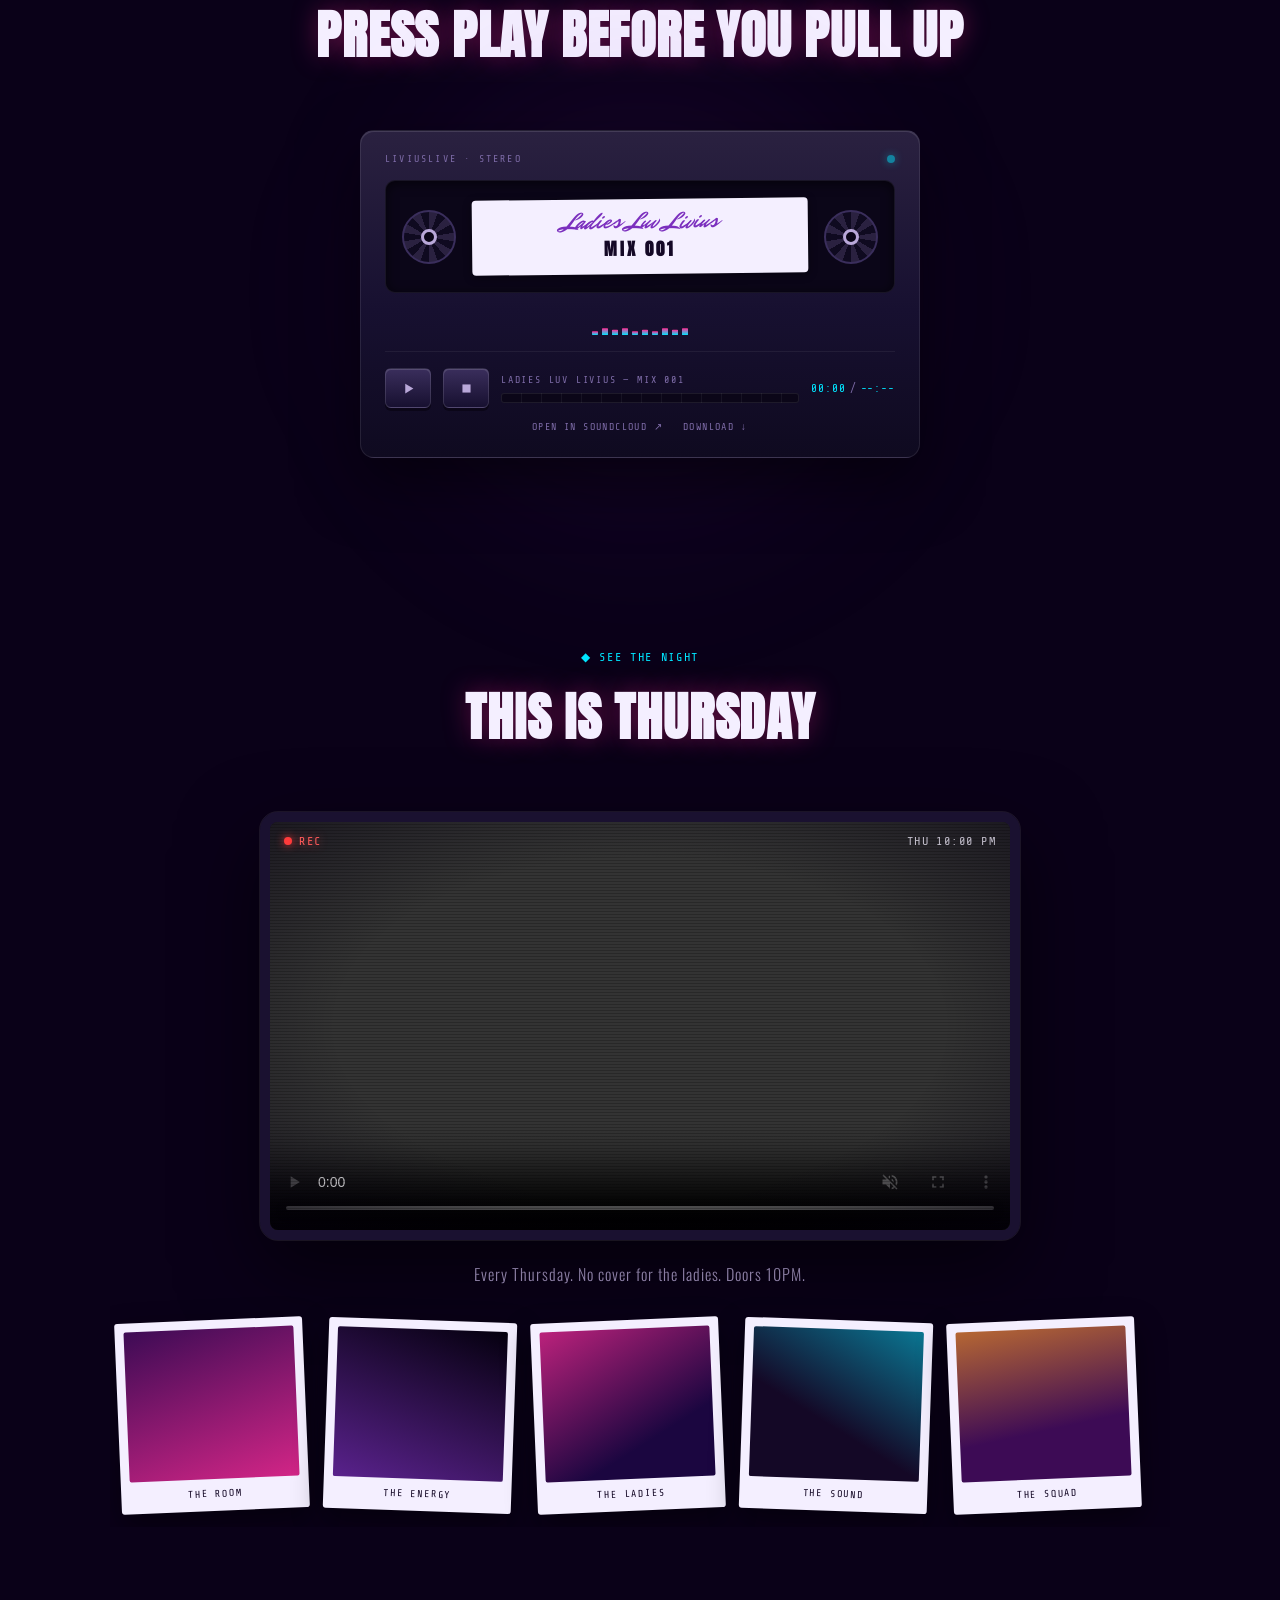
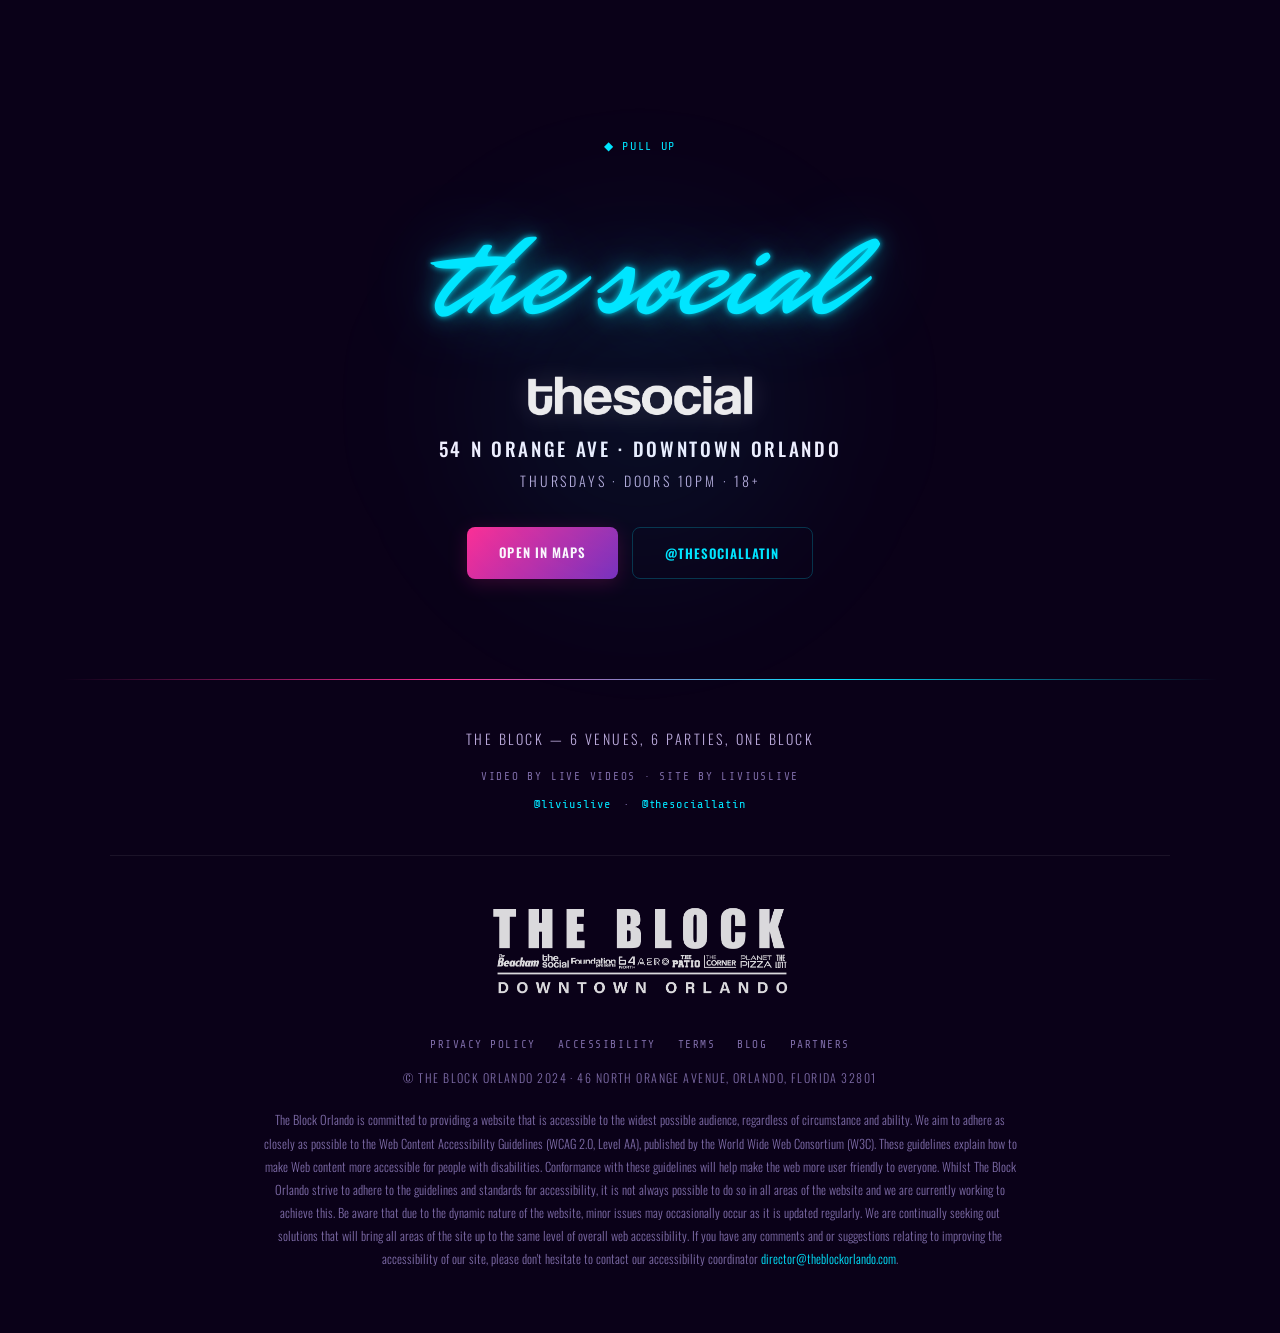
==== commit 1277848a: "feat(kit): complete Wix plug-and-play kit — restyle, art, seamless loops, README, zip restyle.js liv" ====
--- a/index.html
+++ b/index.html
@@ -57,7 +57,7 @@
     <div class="hero-sub">THURSDAYS · 10PM DOORS · DOWNTOWN ORLANDO</div>
     <div class="hero-ctas">
       <a class="glow-btn" href="https://instagram.com/liviuslive" target="_blank" rel="noopener">Follow @liviuslive</a>
-      <a class="glow-btn ghost" href="https://maps.google.com/?q=54+N+Orange+Ave+Orlando+FL" target="_blank" rel="noopener">Get directions</a>
+      <a class="glow-btn ghost" href="https://maps.google.com/?q=54+N+Orange+Ave+Orlando+FL" data-directions target="_blank" rel="noopener">Get directions</a>
     </div>
   </div>
   <div class="marquee" aria-hidden="true"><div class="marquee-track" id="marquee-track">
@@ -176,7 +176,7 @@
       <div class="addr-sub">THURSDAYS · DOORS 10PM · 18+</div>
     </div>
     <div class="findus-ctas reveal">
-      <a class="glow-btn" href="https://maps.google.com/?q=54+N+Orange+Ave+Orlando+FL" target="_blank" rel="noopener">Open in maps</a>
+      <a class="glow-btn" href="https://maps.google.com/?q=54+N+Orange+Ave+Orlando+FL" data-directions target="_blank" rel="noopener">Open in maps</a>
       <a class="glow-btn ghost" href="https://instagram.com/thesociallatin" target="_blank" rel="noopener">@thesociallatin</a>
     </div>
   </div>
@@ -210,9 +210,20 @@
 
 <button id="sound-pill" hidden>TAP FOR SOUND</button>
 
+<div id="maps-sheet" hidden>
+  <div class="ms-backdrop"></div>
+  <div class="ms-card">
+    <div class="ms-title">◆ PICK YOUR RIDE</div>
+    <div class="ms-addr">THE SOCIAL · 54 N ORANGE AVE</div>
+    <div class="ms-list"></div>
+    <button class="ms-cancel">Cancel</button>
+  </div>
+</div>
+
 <script type="module">
 import { initGrid, initReveals, initMarquee } from './js/fx.js';
 import { initDeck } from './js/deck.js';
+import { initMapsSheet } from './js/maps.js';
 
 // swap slots — one line each when the real assets land
 const VIDEO_URL = 'https://video.wixstatic.com/video/d95226_dd165bfea31942dcbfde154791566a03/720p/mp4/file.mp4';
@@ -229,6 +240,7 @@
 initMarquee(document.getElementById('marquee-track'));
 initReveals();
 initDeck();
+initMapsSheet();
 </script>
 </body>
 </html>
--- a/css/main.css
+++ b/css/main.css
@@ -794,6 +794,63 @@
 }
 #sound-pill[hidden] { display: none; }
 @keyframes pillPulse { 0%, 100% { transform: scale(1); } 50% { transform: scale(1.07); } }
+
+/* maps chooser sheet */
+#maps-sheet { position: fixed; inset: 0; z-index: 600; }
+#maps-sheet[hidden] { display: none; }
+.ms-backdrop {
+  position: absolute; inset: 0;
+  background: rgba(5, 0, 15, 0.6);
+  backdrop-filter: blur(6px);
+  opacity: 0;
+  transition: opacity 0.25s var(--ease);
+}
+.ms-card {
+  position: absolute;
+  left: 50%; bottom: 24px;
+  transform: translate(-50%, 24px);
+  width: min(360px, calc(100vw - 32px));
+  padding: 22px 20px 16px;
+  border-radius: 16px;
+  background: linear-gradient(180deg, #2A2140, #140826);
+  border: 1px solid rgba(255, 45, 149, 0.3);
+  box-shadow: 0 24px 70px rgba(0, 0, 0, 0.6), inset 0 1px 0 rgba(255, 255, 255, 0.1);
+  text-align: center;
+  opacity: 0;
+  transition: opacity 0.25s var(--ease), transform 0.25s var(--ease);
+}
+#maps-sheet.open .ms-backdrop { opacity: 1; }
+#maps-sheet.open .ms-card { opacity: 1; transform: translate(-50%, 0); }
+.ms-title { font-family: var(--f-mono); font-size: 12px; letter-spacing: 0.16em; color: var(--cyan); }
+.ms-addr { font-family: var(--f-cond); font-weight: 300; font-size: 12px; letter-spacing: 0.12em; color: var(--text-mute); margin: 8px 0 16px; }
+.ms-list { display: flex; flex-direction: column; gap: 8px; }
+.ms-list a {
+  display: block;
+  font-family: var(--f-cond);
+  font-weight: 500;
+  font-size: 15px;
+  letter-spacing: 0.1em;
+  text-transform: uppercase;
+  color: var(--text);
+  padding: 13px;
+  border-radius: 9px;
+  border: 1px solid rgba(255, 255, 255, 0.1);
+  background: rgba(255, 255, 255, 0.03);
+  transition: border-color 0.25s var(--ease), background 0.25s var(--ease), color 0.25s var(--ease);
+}
+.ms-list a:hover { border-color: rgba(0, 229, 255, 0.5); background: rgba(0, 229, 255, 0.07); color: var(--cyan); }
+.ms-cancel {
+  margin-top: 12px;
+  font-family: var(--f-mono);
+  font-size: 11px;
+  letter-spacing: 0.14em;
+  color: var(--text-mute);
+  background: none;
+  border: none;
+  cursor: pointer;
+  padding: 8px 16px;
+}
+.ms-cancel:hover { color: var(--text); }
 @media (max-width: 560px) {
   .t-time { display: none; }
   .t-btn { width: 42px; height: 38px; }
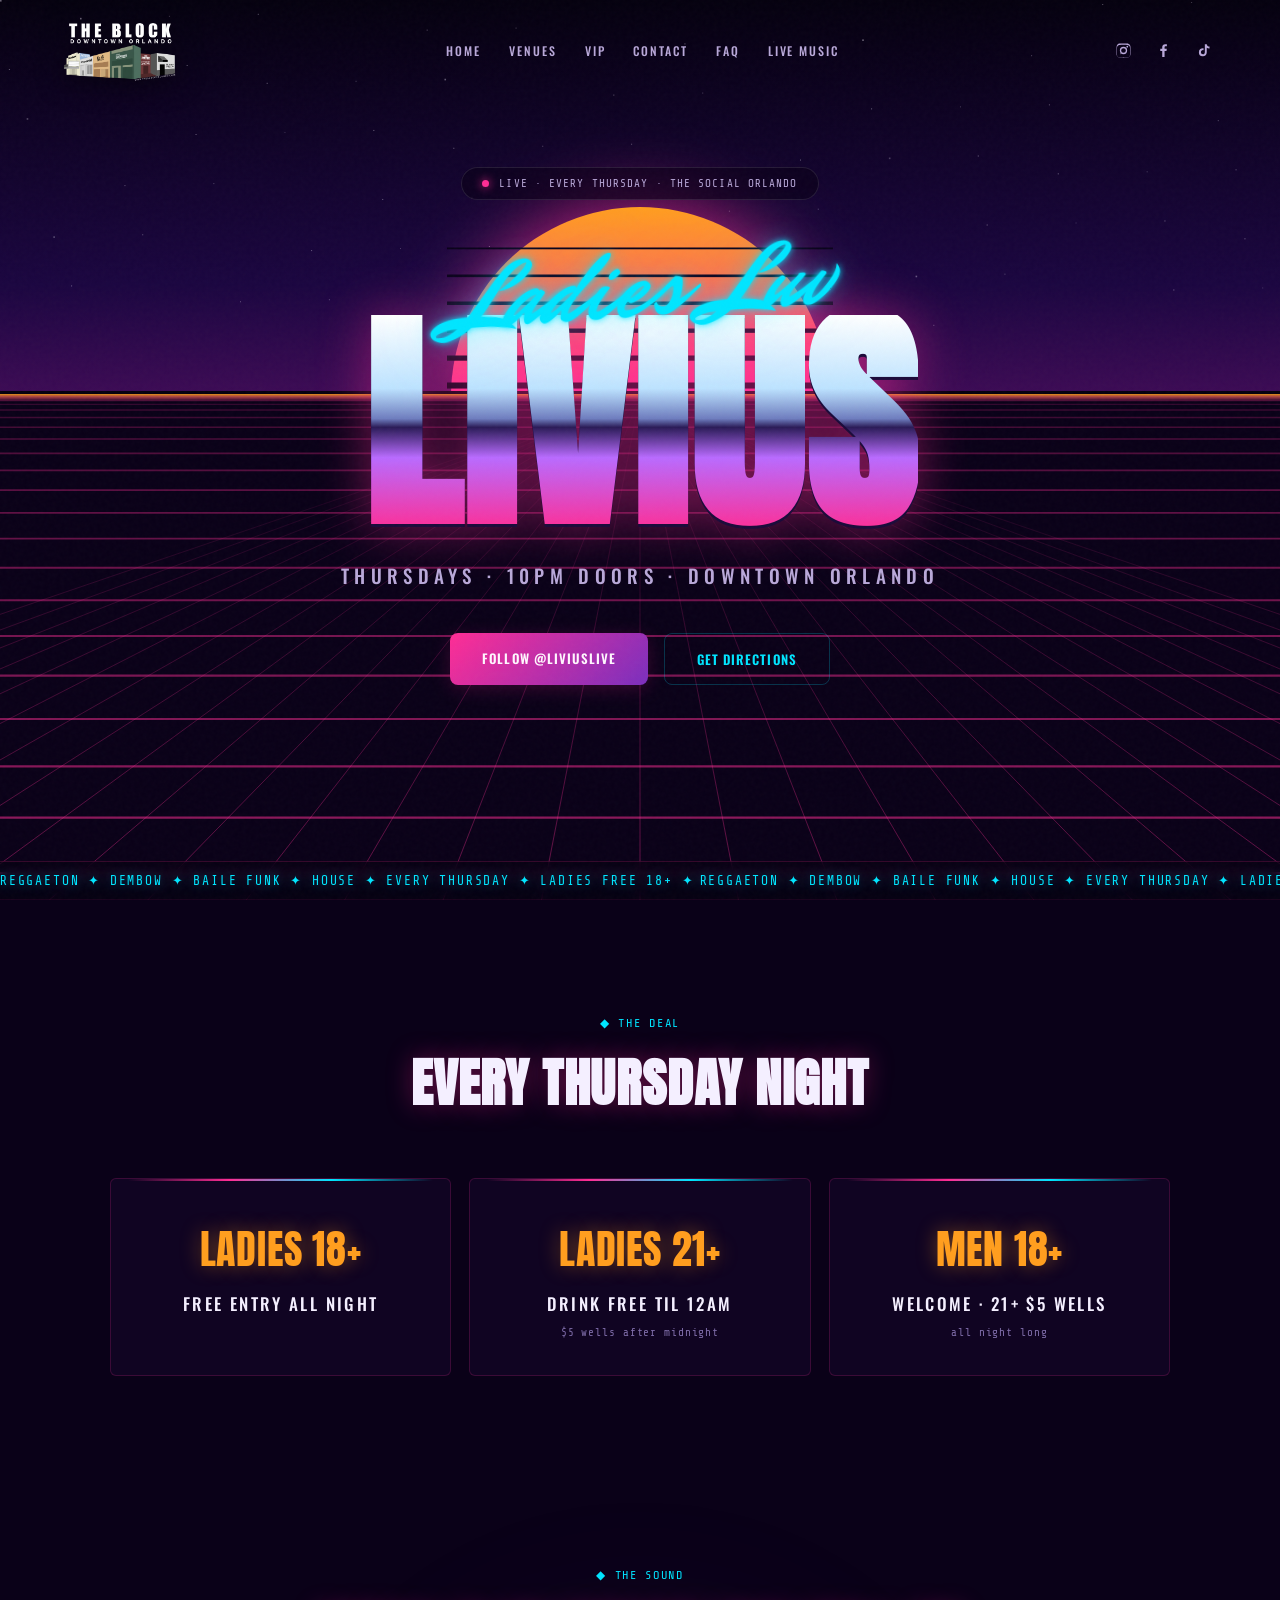
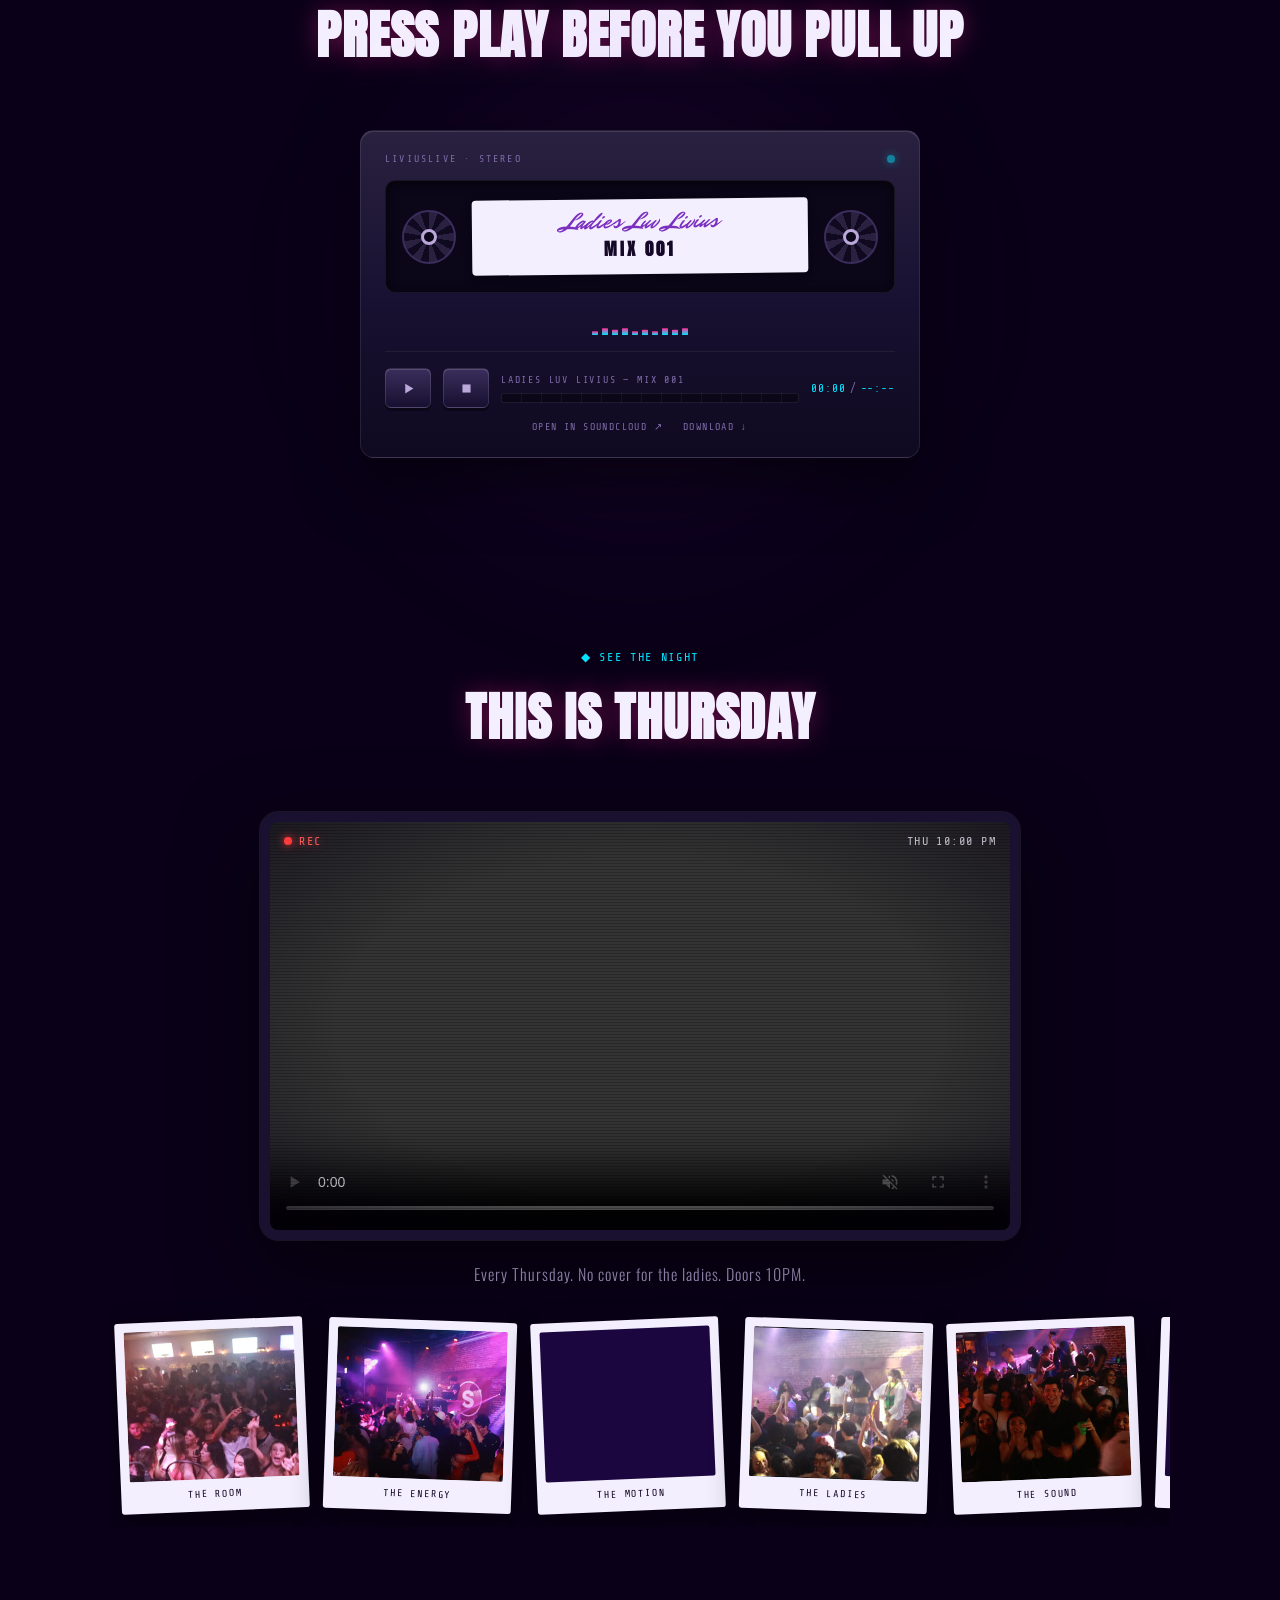
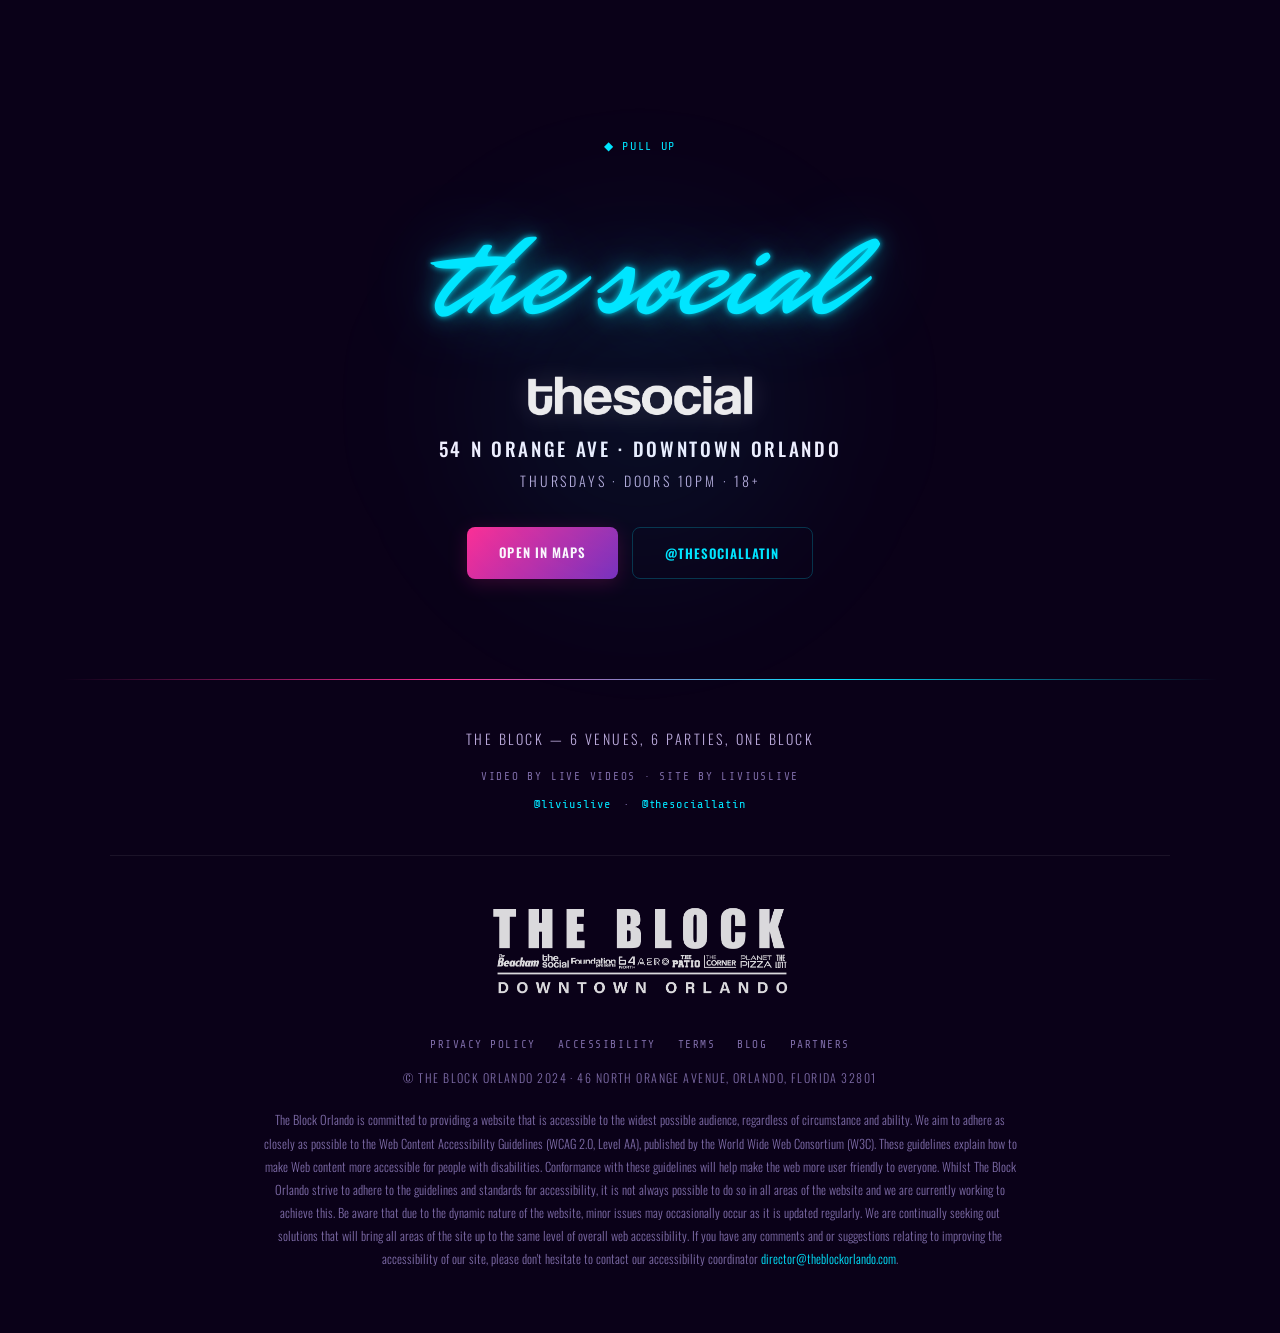
==== commit ae4ab894: "feat: real night photos + motion polaroids from Thursday footage" ====
--- a/index.html
+++ b/index.html
@@ -154,11 +154,13 @@
     </div>
     <p class="night-cap reveal">Every Thursday. No cover for the ladies. Doors 10PM.</p>
     <div class="polaroids reveal" id="polaroids">
-      <figure class="pol"><div class="pol-img p1"></div><figcaption>THE ROOM</figcaption></figure>
-      <figure class="pol"><div class="pol-img p2"></div><figcaption>THE ENERGY</figcaption></figure>
-      <figure class="pol"><div class="pol-img p3"></div><figcaption>THE LADIES</figcaption></figure>
-      <figure class="pol"><div class="pol-img p4"></div><figcaption>THE SOUND</figcaption></figure>
-      <figure class="pol"><div class="pol-img p5"></div><figcaption>THE SQUAD</figcaption></figure>
+      <figure class="pol"><img class="pol-img" src="assets/night/room.jpg" alt="The room at The Social on a Thursday" loading="lazy"><figcaption>THE ROOM</figcaption></figure>
+      <figure class="pol"><img class="pol-img" src="assets/night/energy.jpg" alt="Crowd energy on the floor" loading="lazy"><figcaption>THE ENERGY</figcaption></figure>
+      <figure class="pol"><video class="pol-img" src="assets/night/motion-1.mp4" autoplay muted loop playsinline aria-label="Thursday night in motion"></video><figcaption>THE MOTION</figcaption></figure>
+      <figure class="pol"><img class="pol-img" src="assets/night/ladies.jpg" alt="Ladies on stage" loading="lazy"><figcaption>THE LADIES</figcaption></figure>
+      <figure class="pol"><img class="pol-img" src="assets/night/sound.jpg" alt="The crowd and the stage" loading="lazy"><figcaption>THE SOUND</figcaption></figure>
+      <figure class="pol"><video class="pol-img" src="assets/night/motion-2.mp4" autoplay muted loop playsinline aria-label="The vibe on a Thursday"></video><figcaption>THE VIBE</figcaption></figure>
+      <figure class="pol"><img class="pol-img" src="assets/night/squad.jpg" alt="The room going up" loading="lazy"><figcaption>THE SQUAD</figcaption></figure>
     </div>
   </div>
 </section>
--- a/css/main.css
+++ b/css/main.css
@@ -454,12 +454,14 @@
 }
 .pol:nth-child(odd) { transform: rotate(-2.4deg); }
 .pol:nth-child(even) { transform: rotate(2deg); }
-.pol-img { height: 150px; border-radius: 2px; }
-.p1 { background: linear-gradient(160deg, #3D0B55, #FF2D95 130%); }
-.p2 { background: linear-gradient(200deg, #05000F, #7B2FBE 140%); }
-.p3 { background: linear-gradient(150deg, #FF2D95 -30%, #1B0640 70%); }
-.p4 { background: linear-gradient(210deg, #00E5FF -60%, #140826 60%); }
-.p5 { background: linear-gradient(170deg, #FF9E1F -40%, #3D0B55 65%); }
+.pol-img {
+  width: 100%;
+  height: 150px;
+  object-fit: cover;
+  border-radius: 2px;
+  display: block;
+  background: #1B0640;
+}
 .pol figcaption {
   font-family: var(--f-mono);
   font-size: 10px;
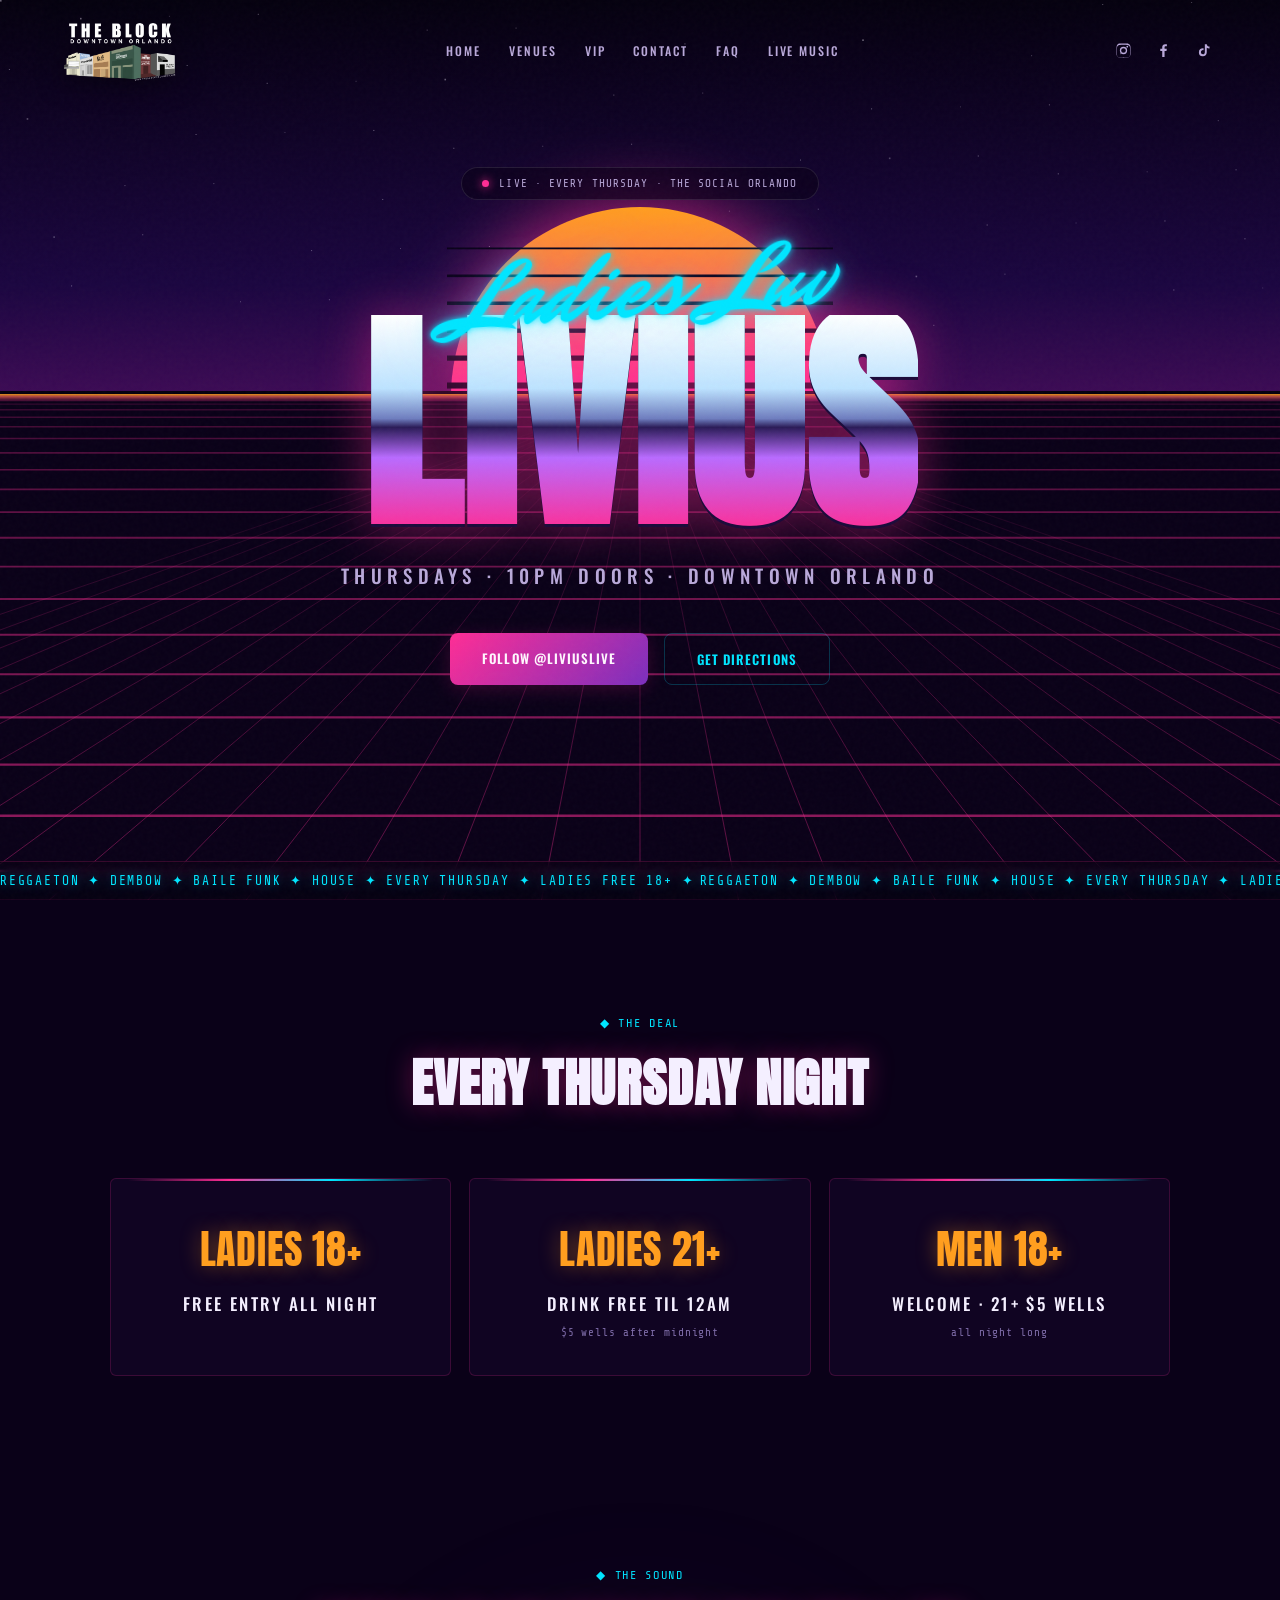
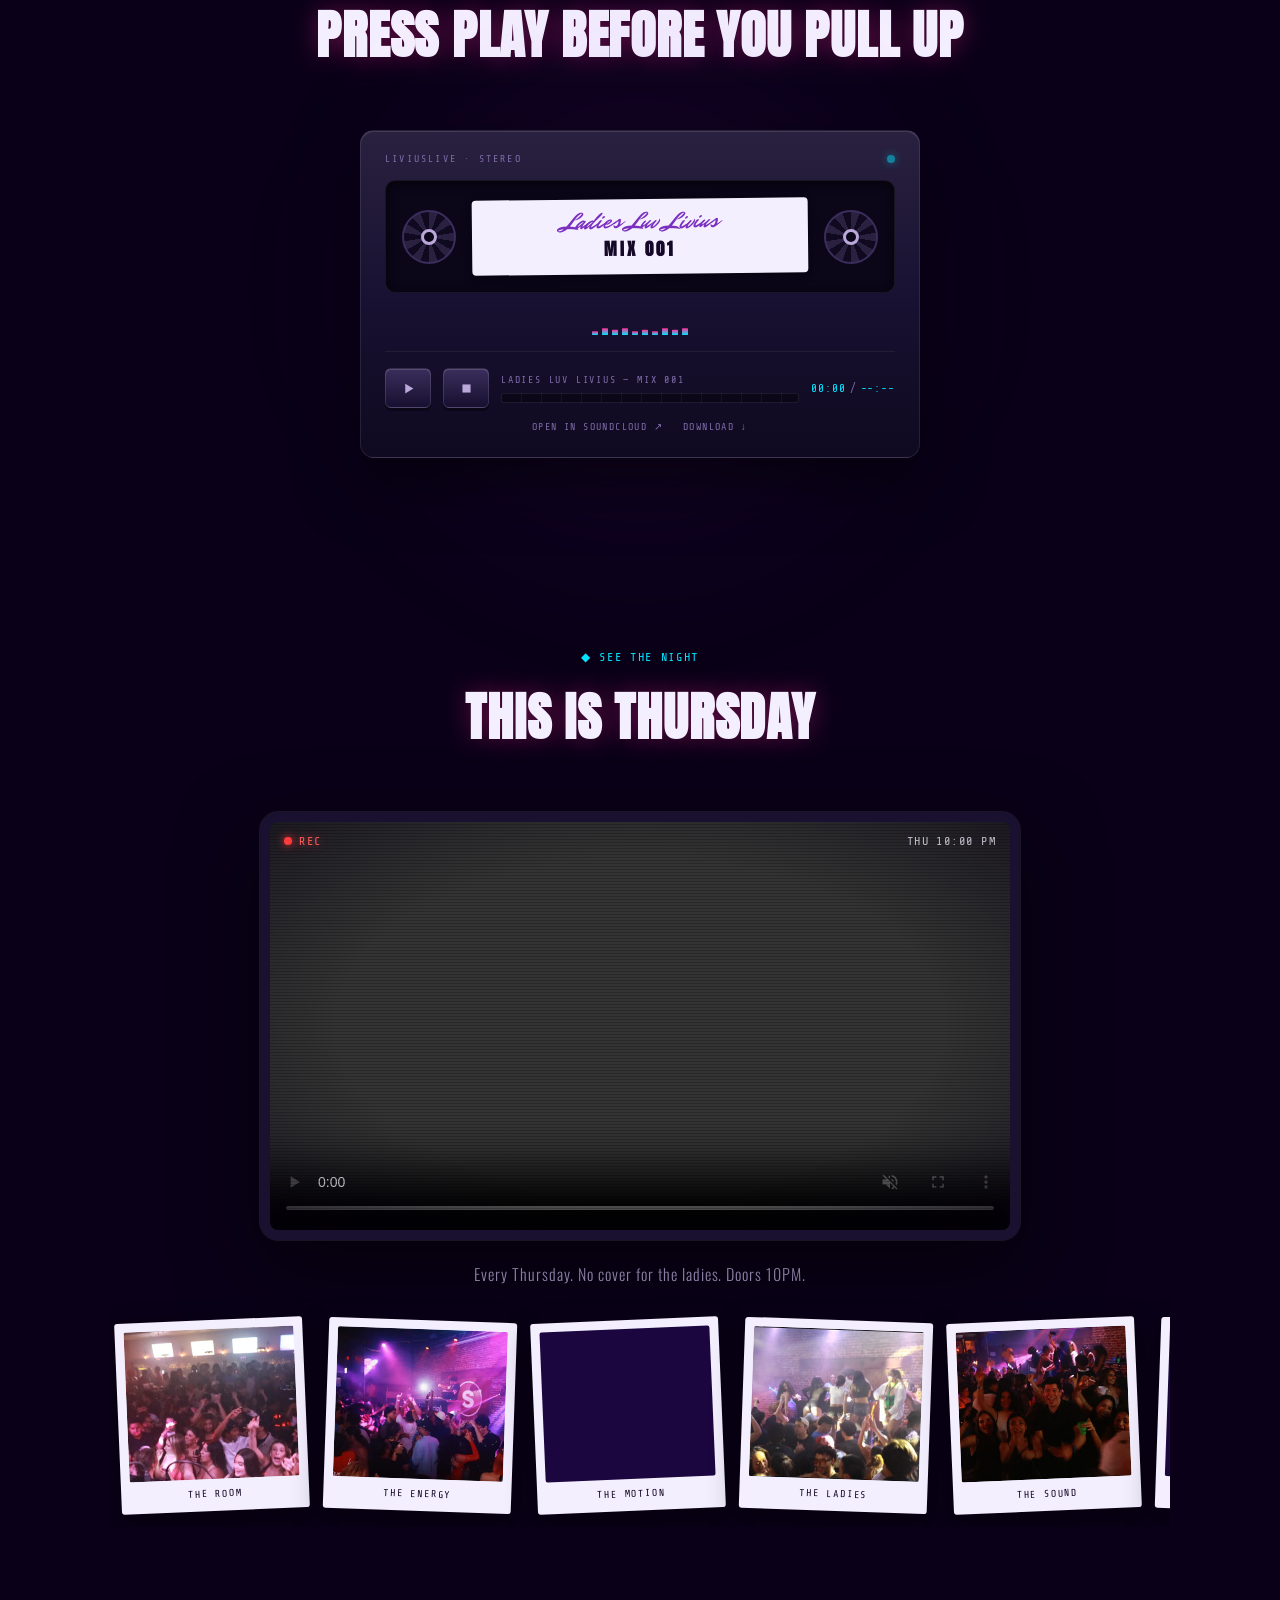
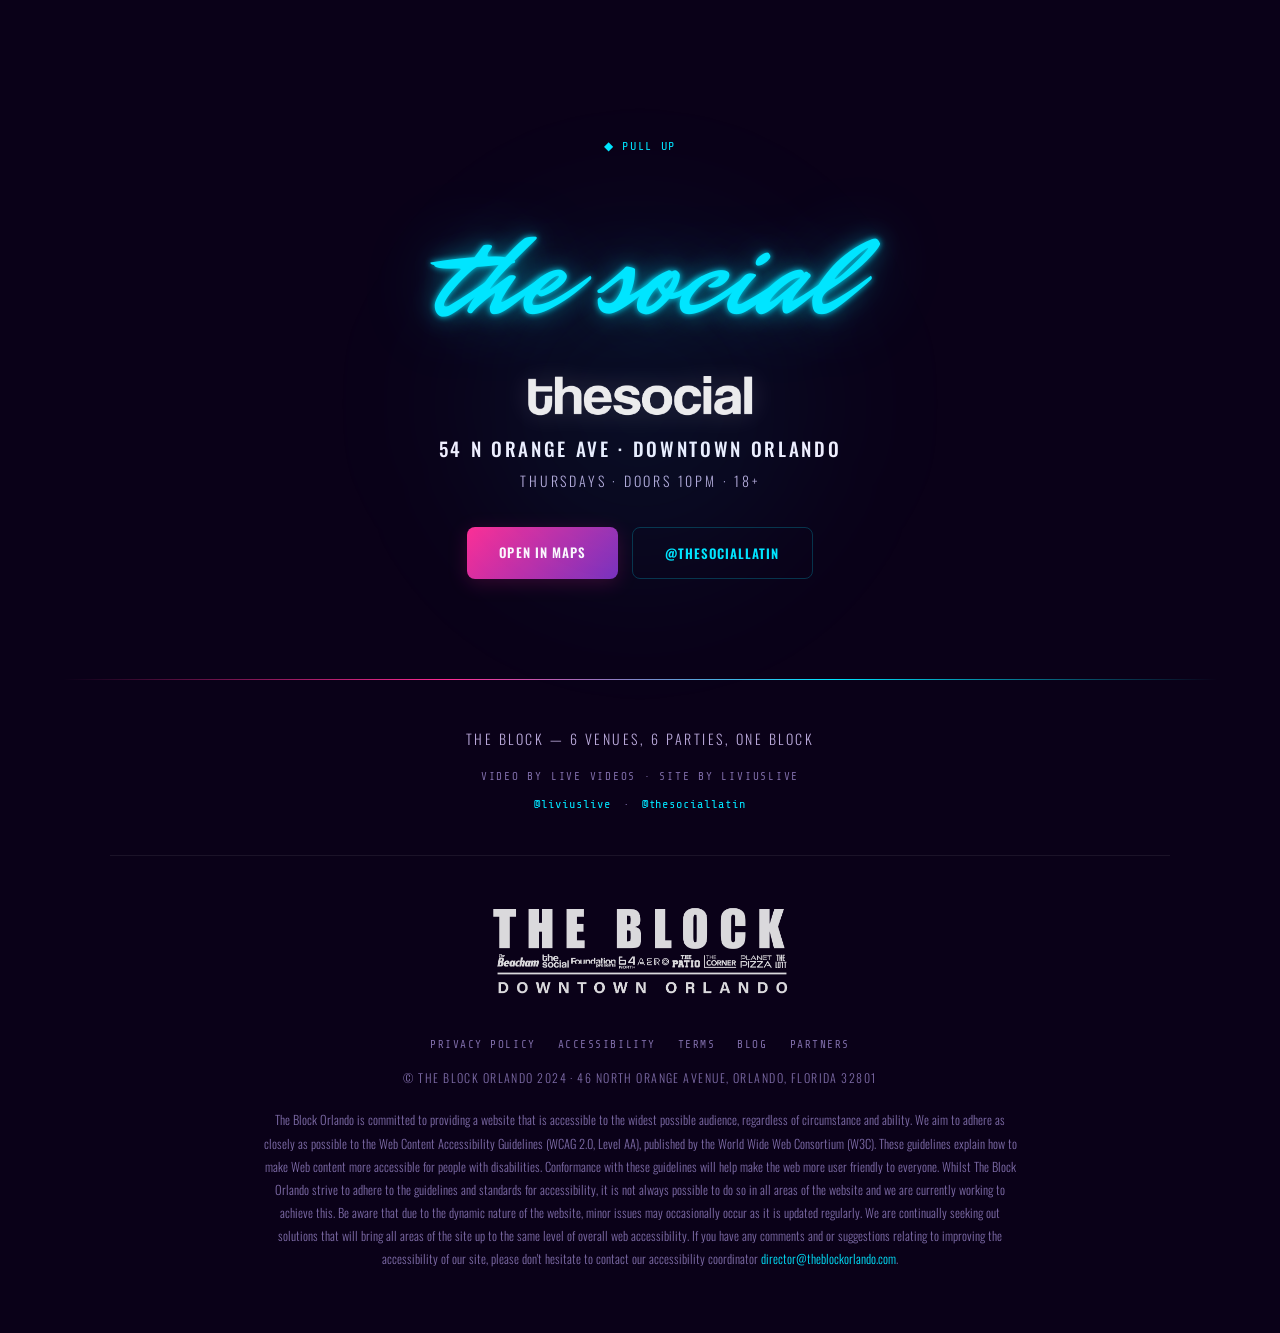
==== commit a53f4d31: "feat: CRT channel-surf — three silent clips rotating with static flicker, self-hosted" ====
--- a/index.html
+++ b/index.html
@@ -146,8 +146,9 @@
     </div>
     <div class="crt reveal">
       <div class="crt-screen">
-        <video id="nightvid" controls muted playsinline loop preload="metadata"></video>
+        <video id="nightvid" controls muted playsinline preload="metadata"></video>
         <div class="crt-scan" aria-hidden="true"></div>
+        <div id="crt-static" class="crt-static" aria-hidden="true"></div>
         <div class="crt-rec" aria-hidden="true"><span class="rec-dot"></span>REC</div>
         <div class="crt-time" aria-hidden="true">THU 10:00 PM</div>
       </div>
@@ -227,17 +228,34 @@
 import { initDeck } from './js/deck.js';
 import { initMapsSheet } from './js/maps.js';
 
-// swap slots — one line each when the real assets land
-const VIDEO_URL = 'https://video.wixstatic.com/video/d95226_dd165bfea31942dcbfde154791566a03/720p/mp4/file.mp4';
+// CRT channel-surf — all clips silent by design; swap/add entries when new footage lands
+// (Rikki's commercial: drop the file in assets/night and put it first in this list)
+const CRT_PLAYLIST = [
+  'assets/night/crt-1.mp4',
+  'assets/night/crt-2.mp4',
+  'assets/night/crt-3.mp4',
+];
 
 const nv = document.getElementById('nightvid');
+const crtFrame = document.querySelector('.crt');
+const crtStatic = document.getElementById('crt-static');
+let channel = 0;
+function tune(i) {
+  channel = (i + CRT_PLAYLIST.length) % CRT_PLAYLIST.length;
+  crtStatic.classList.add('on');
+  setTimeout(() => {
+    nv.src = CRT_PLAYLIST[channel];
+    nv.play().catch(() => {});
+    setTimeout(() => crtStatic.classList.remove('on'), 220);
+  }, 140);
+}
 nv.muted = true;
 nv.autoplay = true;
 nv.addEventListener('loadedmetadata', () => {
-  if (nv.videoHeight > nv.videoWidth) document.querySelector('.crt').classList.add('vertical');
+  crtFrame.classList.toggle('vertical', nv.videoHeight > nv.videoWidth);
 });
-nv.src = VIDEO_URL;
-nv.play().catch(() => {});
+nv.addEventListener('ended', () => tune(channel + 1));
+tune(0);
 initGrid(document.getElementById('grid'));
 initMarquee(document.getElementById('marquee-track'));
 initReveals();
--- a/css/main.css
+++ b/css/main.css
@@ -397,6 +397,17 @@
     repeating-linear-gradient(0deg, rgba(0, 0, 0, 0.22) 0 1px, transparent 1px 3px),
     radial-gradient(ellipse at center, transparent 58%, rgba(5, 0, 15, 0.5) 100%);
 }
+.crt-static {
+  position: absolute;
+  inset: 0;
+  pointer-events: none;
+  z-index: 2;
+  opacity: 0;
+  transition: opacity 0.12s linear;
+  background-image: url("data:image/svg+xml,%3Csvg viewBox='0 0 256 256' xmlns='http://www.w3.org/2000/svg'%3E%3Cfilter id='n'%3E%3CfeTurbulence type='fractalNoise' baseFrequency='0.85' numOctaves='4' stitchTiles='stitch'/%3E%3C/filter%3E%3Crect width='100%25' height='100%25' filter='url(%23n)'/%3E%3C/svg%3E");
+  background-size: 140px;
+}
+.crt-static.on { opacity: 0.6; }
 .crt-rec {
   position: absolute;
   top: 12px; left: 14px;
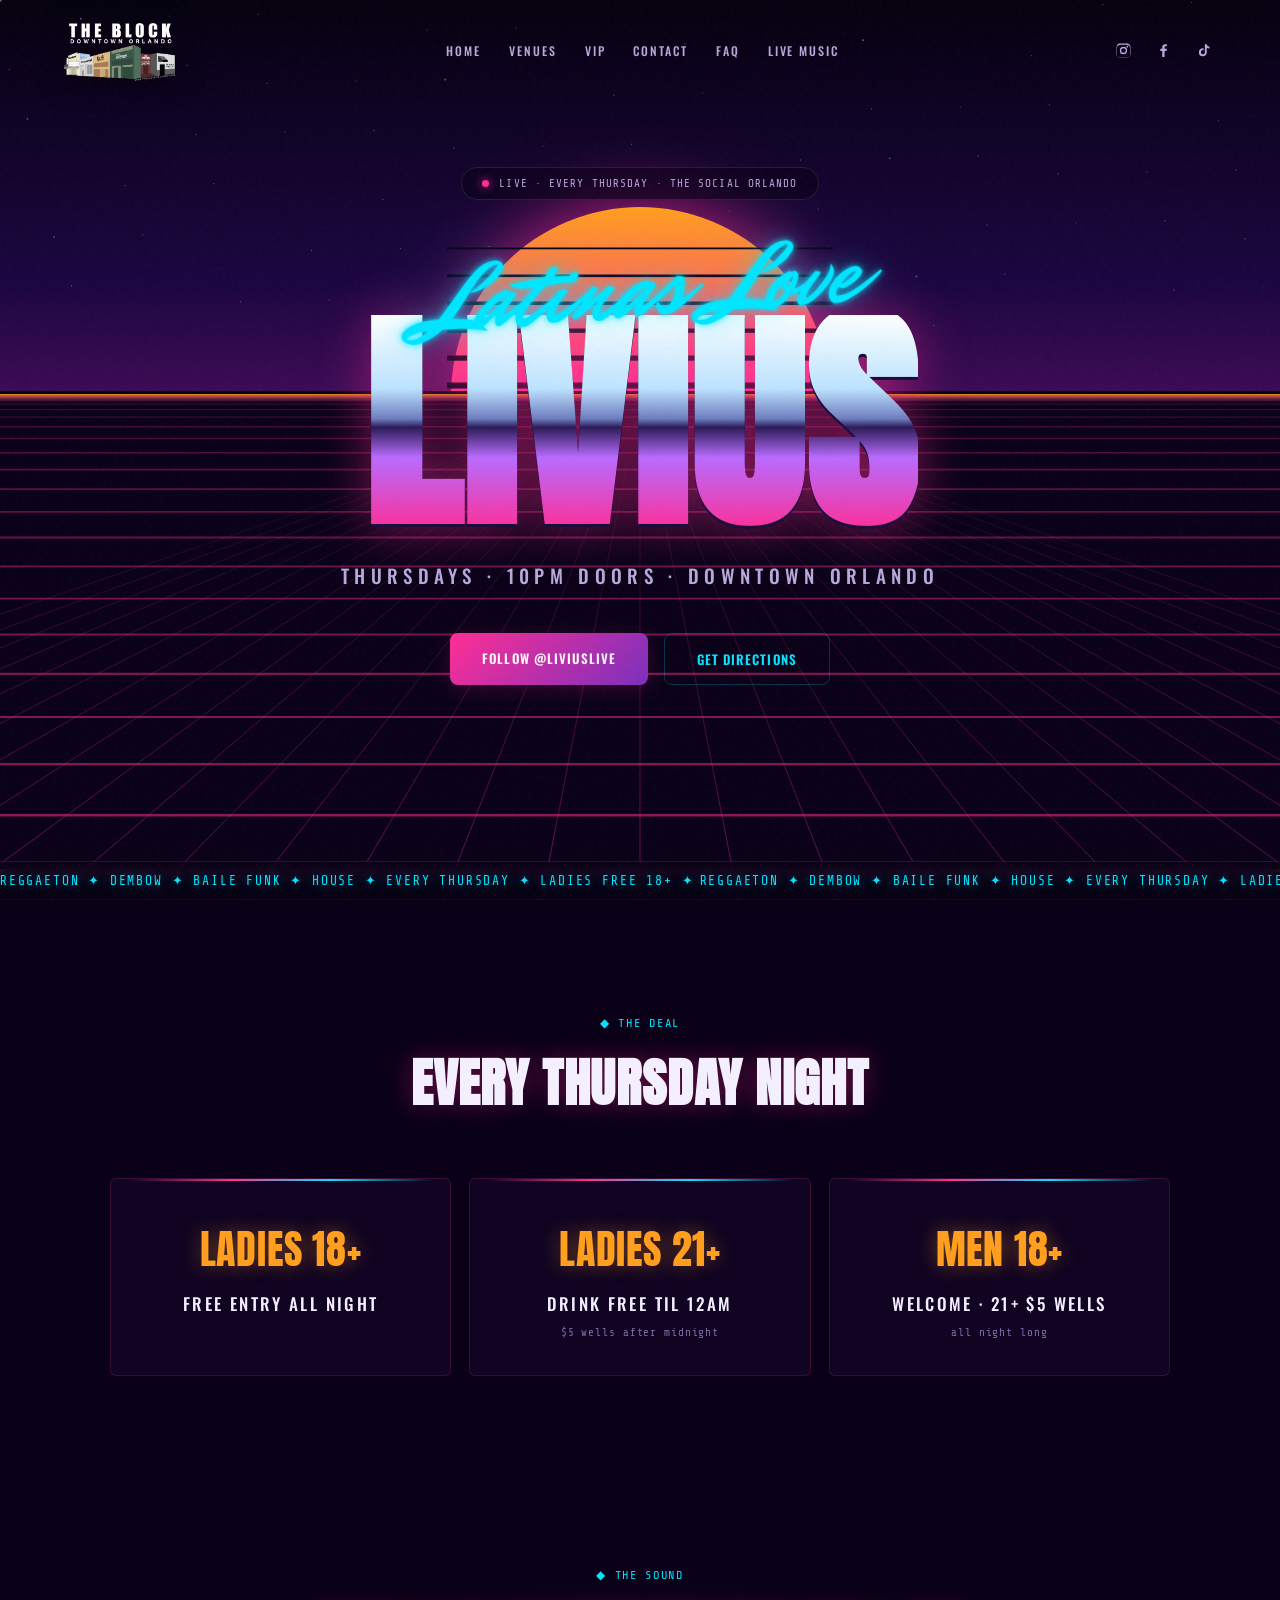
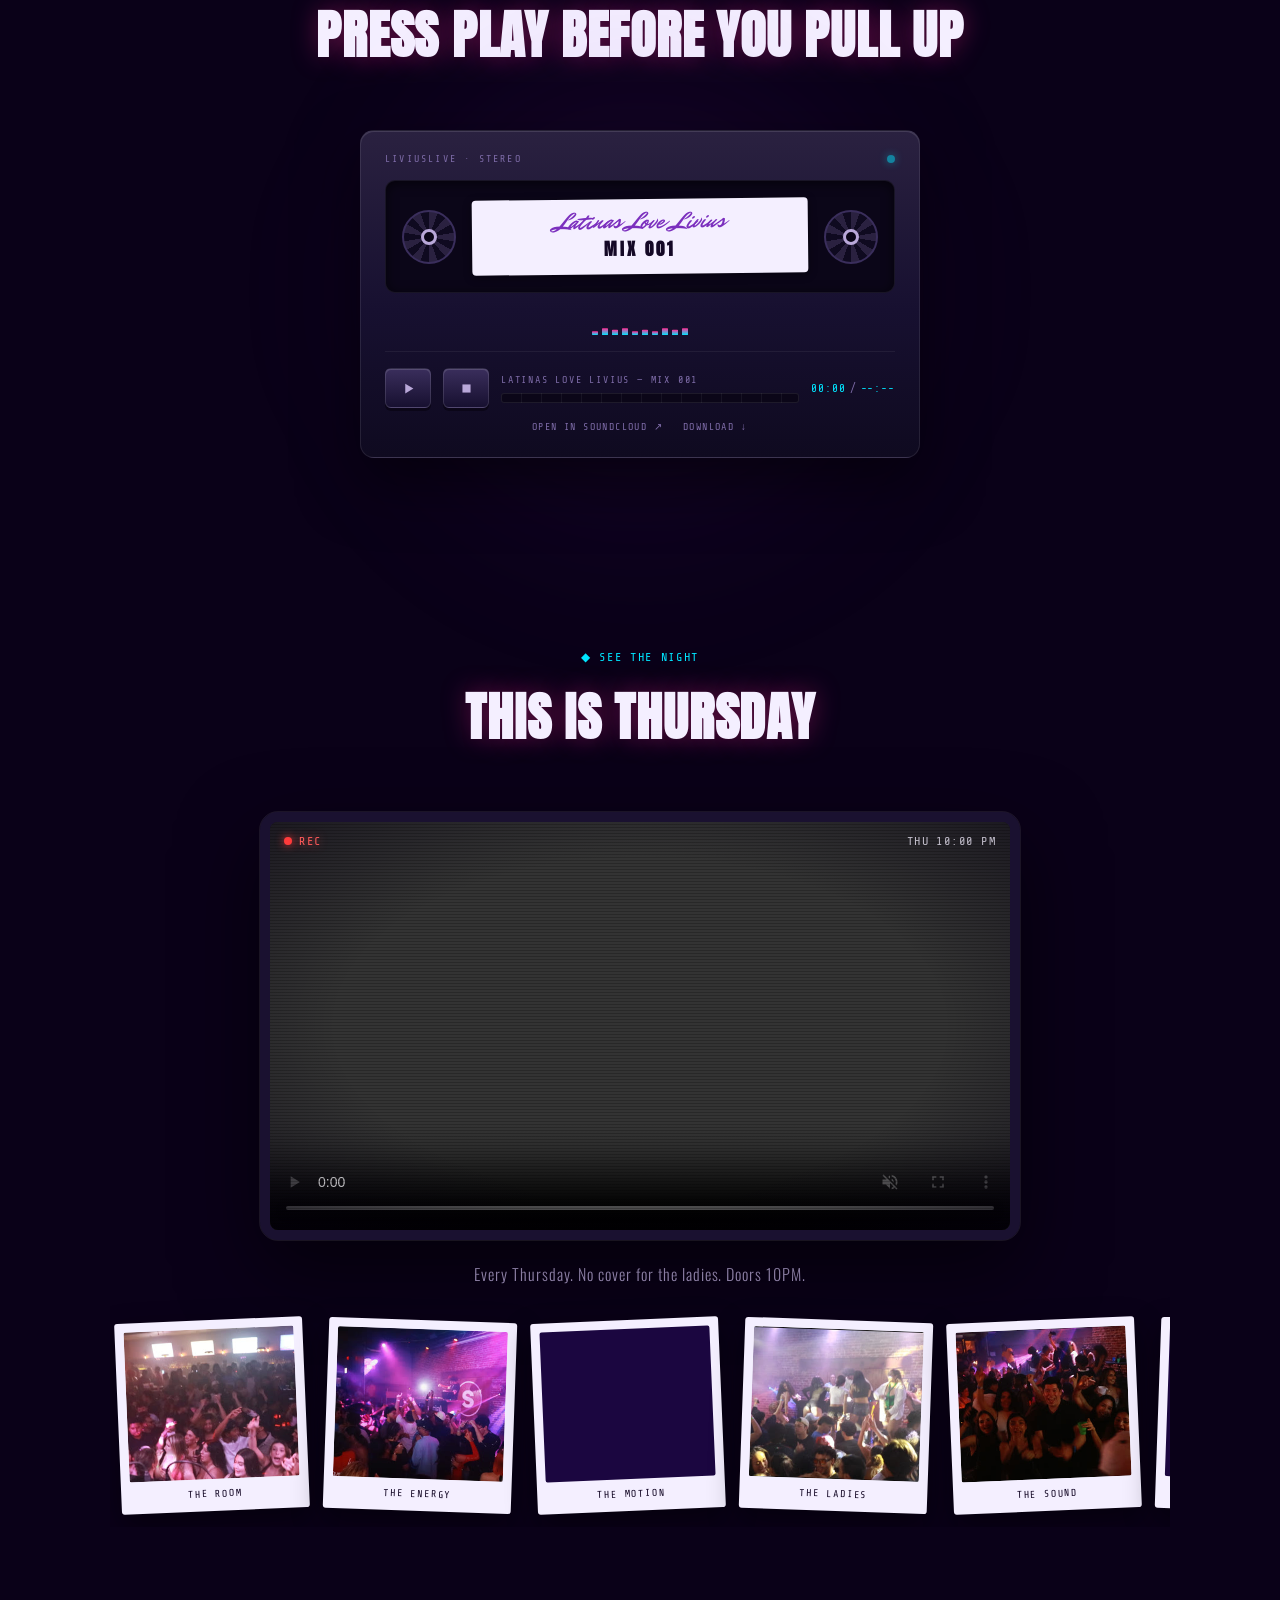
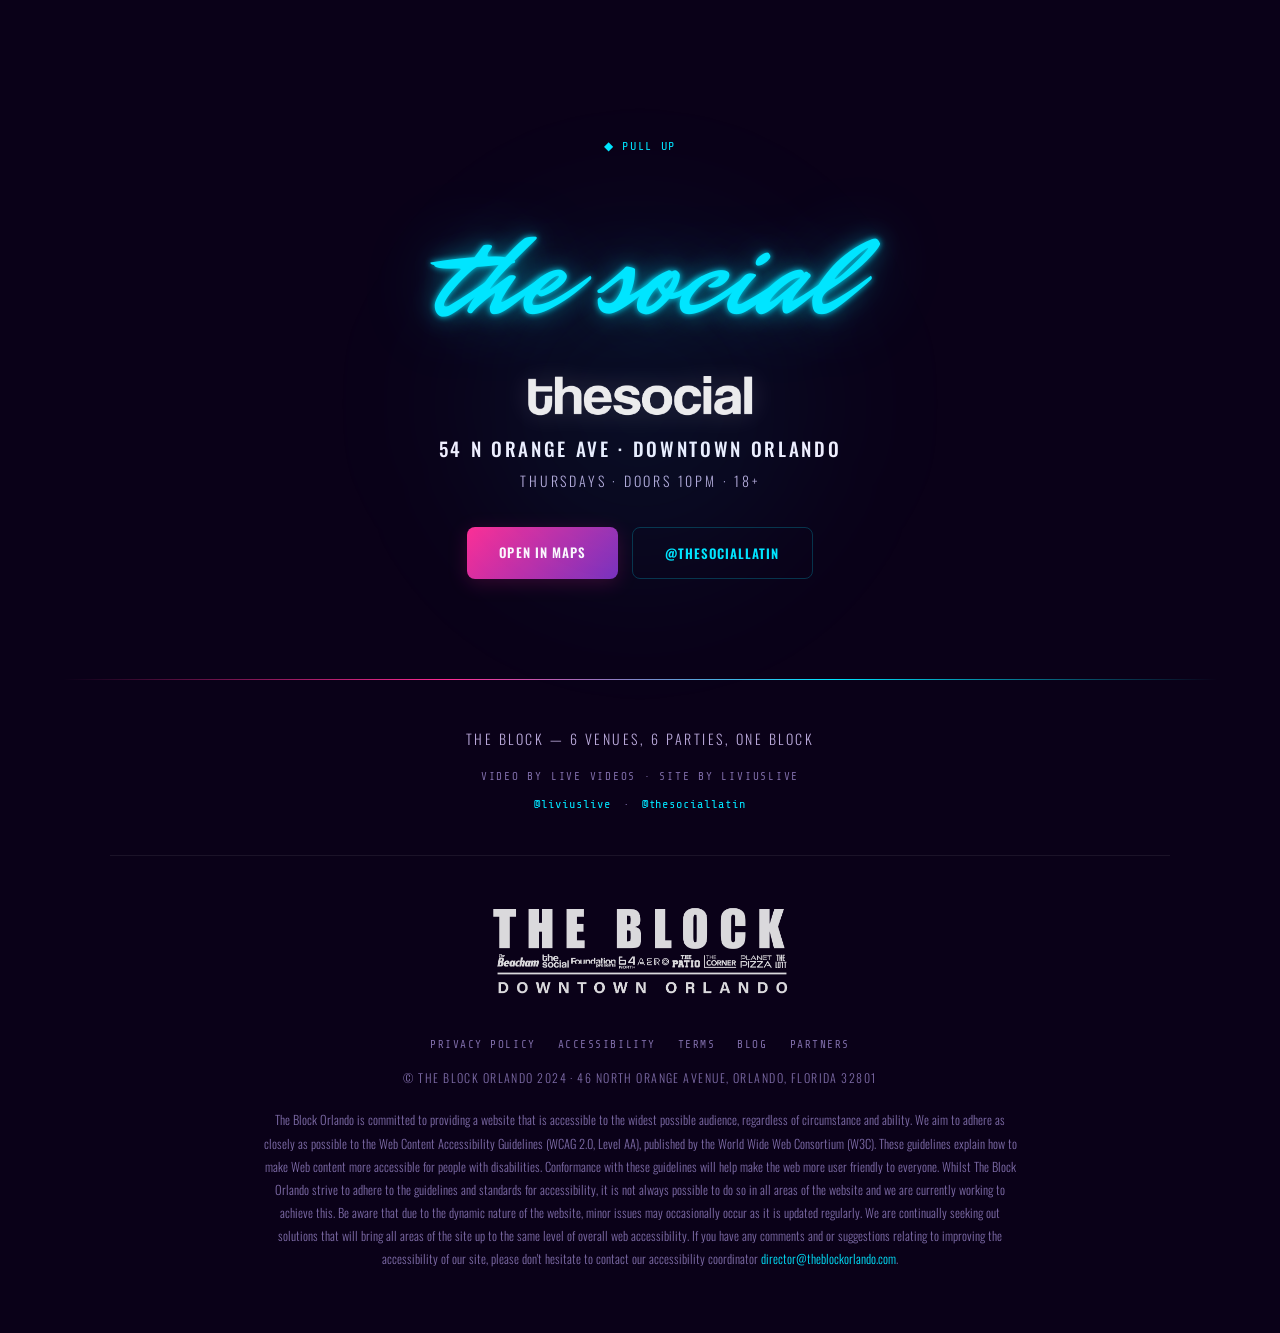
==== commit 5300a527: "feat: rename to Latinas Love Livius across site, graphics, and kit" ====
--- a/index.html
+++ b/index.html
@@ -3,9 +3,9 @@
 <head>
 <meta charset="UTF-8">
 <meta name="viewport" content="width=device-width, initial-scale=1.0">
-<title>LADIES LUV LIVIUS — Thursdays at The Social, Orlando</title>
+<title>LATINAS LOVE LIVIUS — Thursdays at The Social, Orlando</title>
 <meta name="description" content="Reggaeton, dembow, baile funk & house every Thursday at The Social, downtown Orlando. Ladies 18+ free all night. 10PM doors.">
-<meta property="og:title" content="LADIES LUV LIVIUS — Thursdays at The Social">
+<meta property="og:title" content="LATINAS LOVE LIVIUS — Thursdays at The Social">
 <meta property="og:description" content="Reggaeton, dembow, baile funk & house every Thursday night in downtown Orlando. Ladies 18+ free. 10PM doors.">
 <meta property="og:type" content="website">
 <meta property="og:image" content="https://lildaddy850.github.io/l3x-page/kit/graphics/og.png">
@@ -51,7 +51,7 @@
   <div class="hero-inner">
     <div class="badge"><span class="dot"></span>LIVE · EVERY THURSDAY · THE SOCIAL ORLANDO</div>
     <div class="lockup">
-      <div class="script-line sign-on">Ladies Luv</div>
+      <div class="script-line sign-on">Latinas Love</div>
       <h1 class="logotype">LIVIUS</h1>
     </div>
     <div class="hero-sub">THURSDAYS · 10PM DOORS · DOWNTOWN ORLANDO</div>
@@ -106,7 +106,7 @@
       <div class="cassette">
         <div class="reel" id="reelL"><div class="hub"></div></div>
         <div class="tape-label">
-          <span class="script-sm">Ladies Luv Livius</span>
+          <span class="script-sm">Latinas Love Livius</span>
           <strong>MIX 001</strong>
         </div>
         <div class="reel reel-r" id="reelR"><div class="hub"></div></div>
@@ -122,7 +122,7 @@
             <svg viewBox="0 0 16 16" aria-hidden="true"><path d="M3 3h10v10H3z"/></svg>
           </button>
           <div class="t-mid">
-            <div id="t-title" class="t-title">LADIES LUV LIVIUS — MIX 001</div>
+            <div id="t-title" class="t-title">LATINAS LOVE LIVIUS — MIX 001</div>
             <div id="t-rail" class="t-rail"><div id="t-fill" class="t-fill"></div></div>
           </div>
           <div class="t-time"><span id="t-pos">00:00</span><span class="t-sep">/</span><span id="t-dur">--:--</span></div>
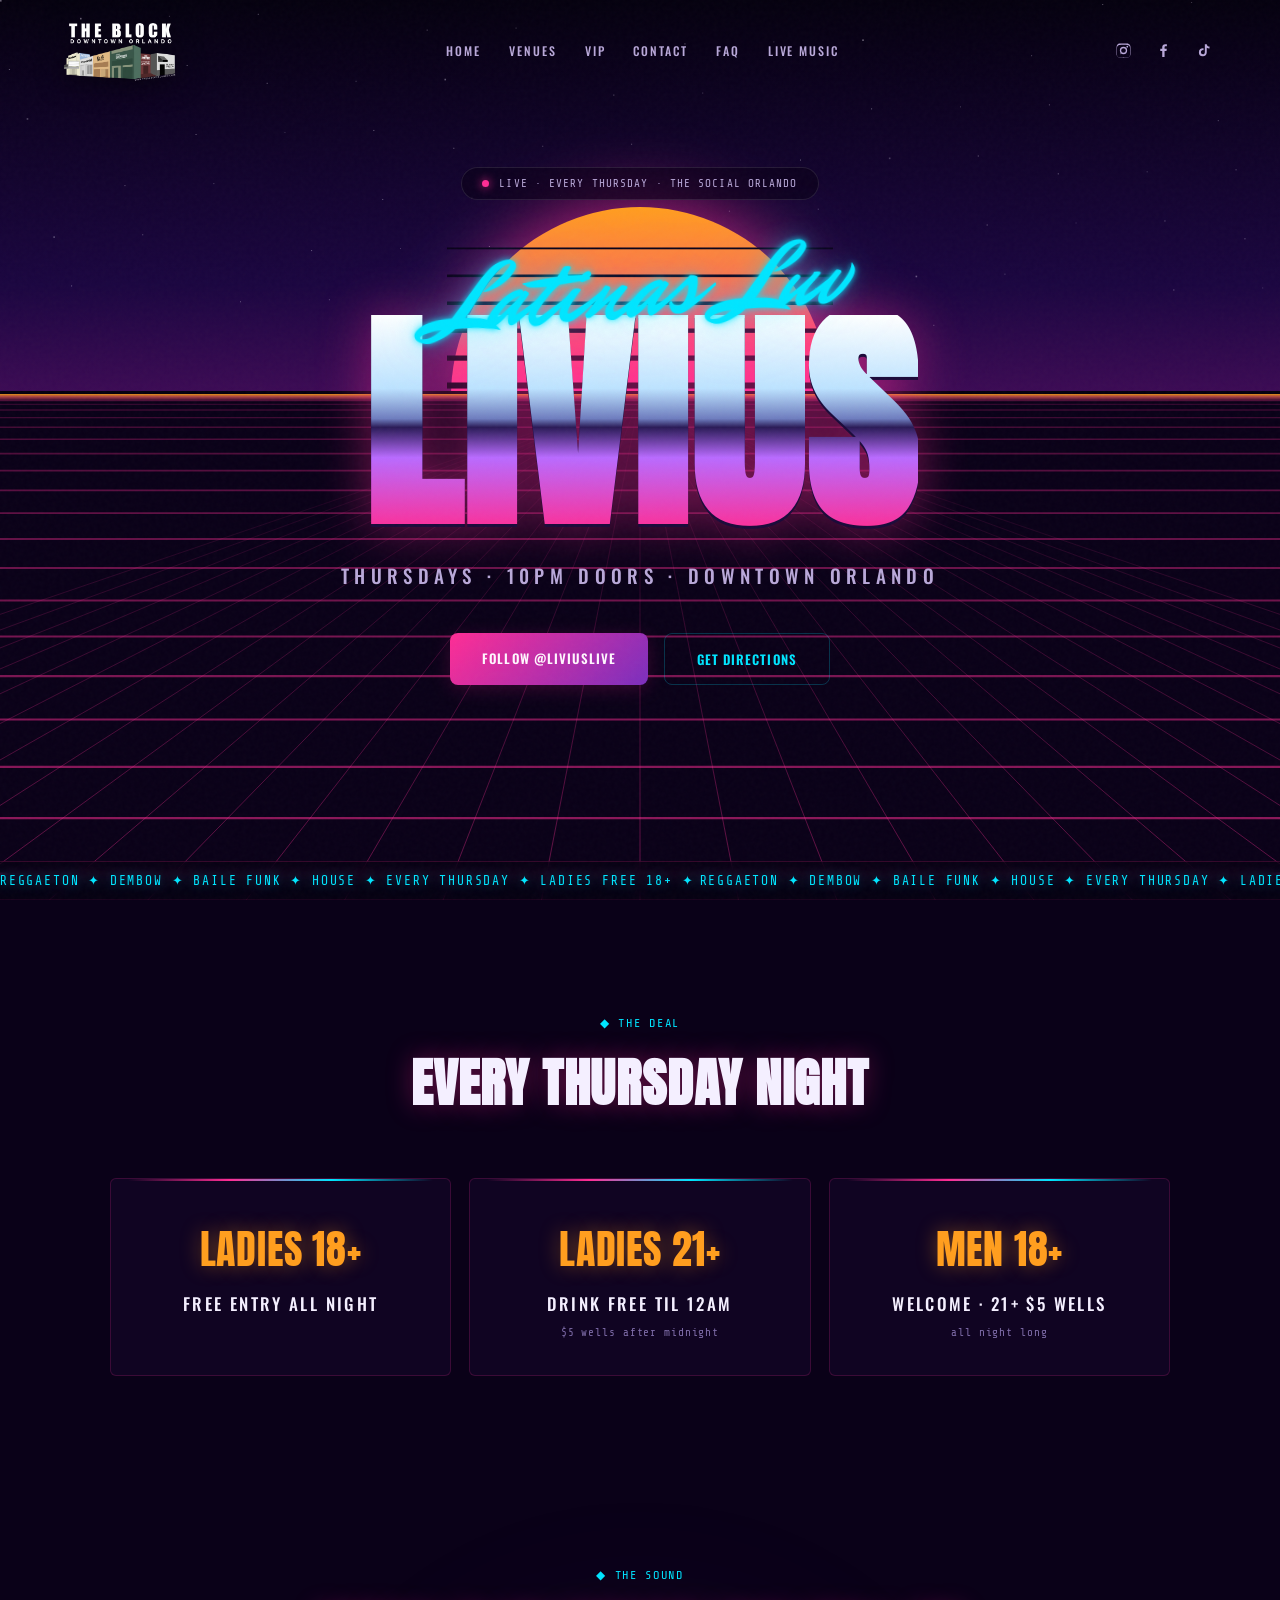
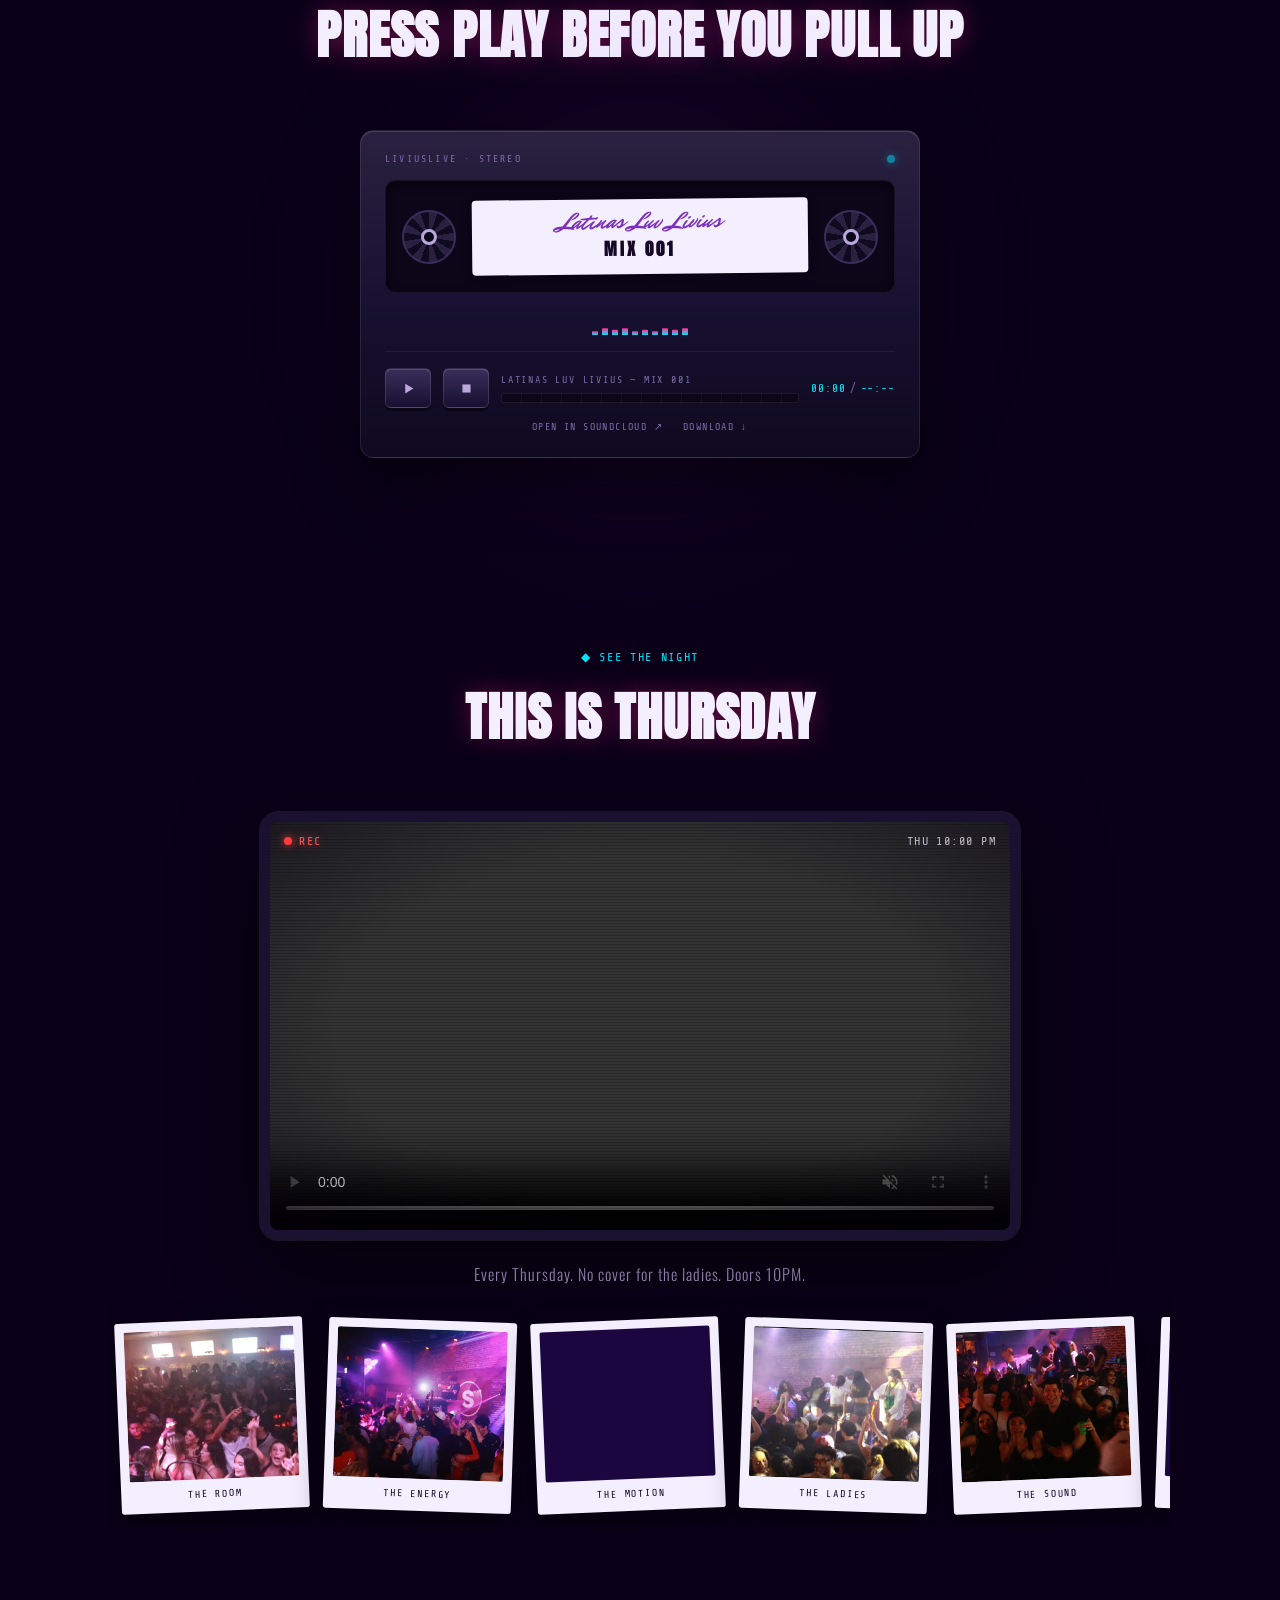
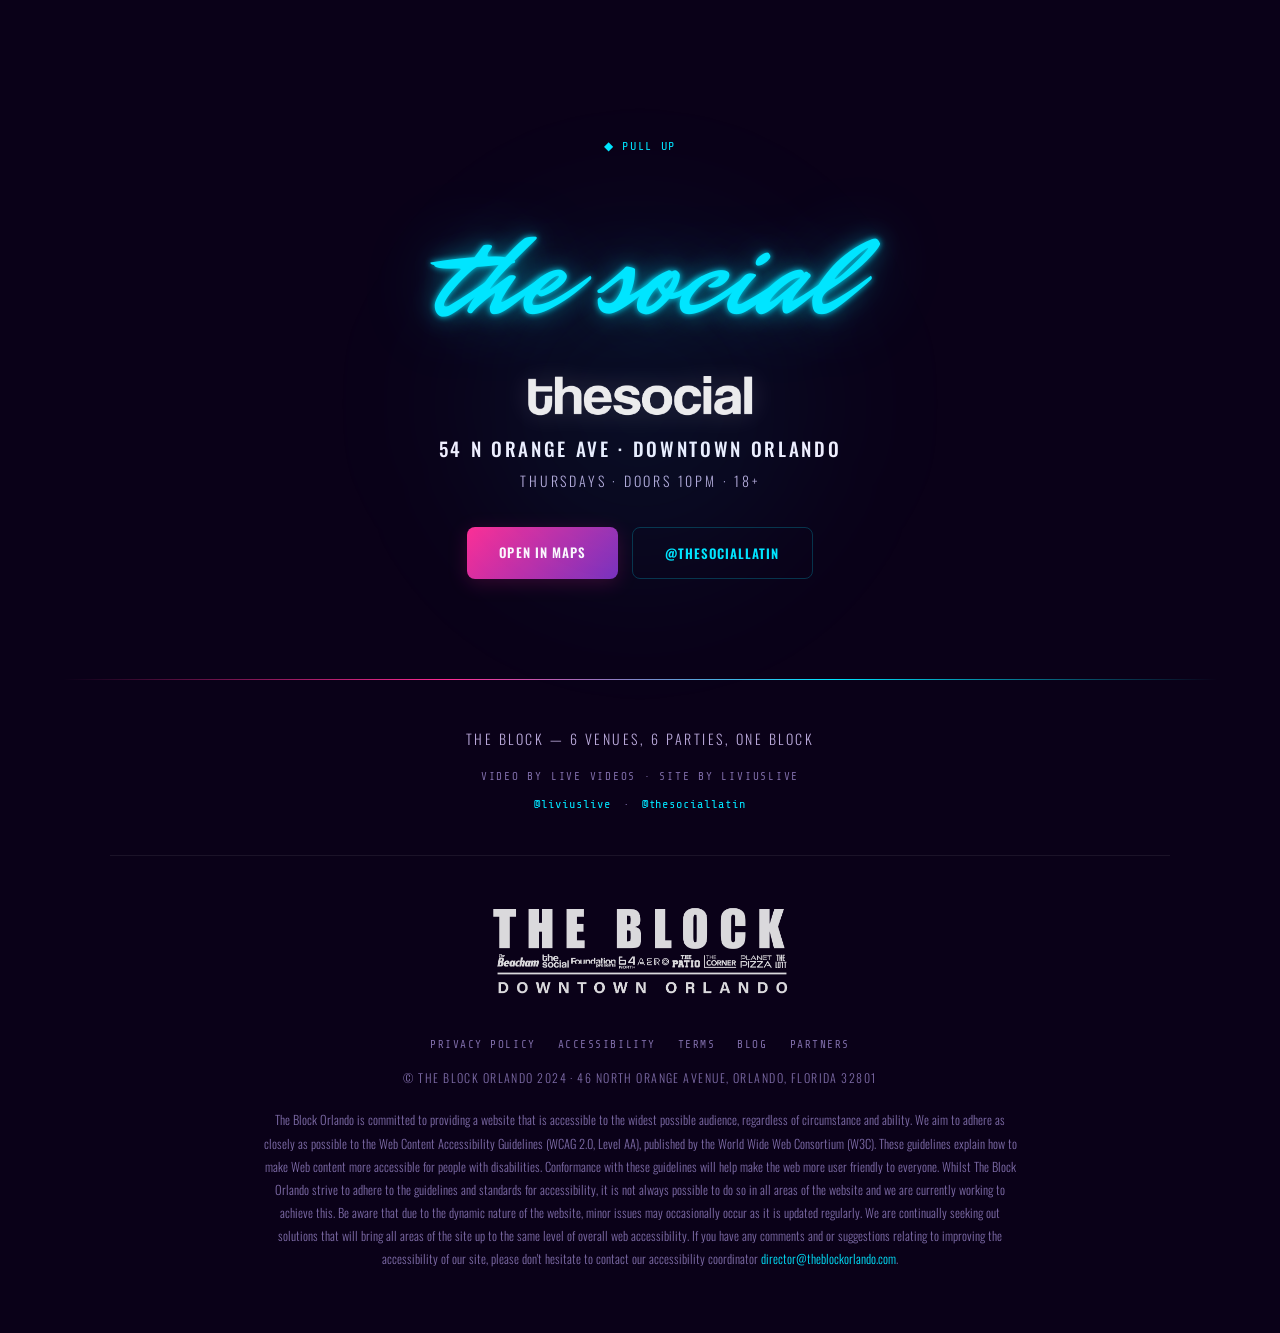
==== commit 2364b275: "fix: Latinas Luv Livius spelling across site, graphics, kit" ====
--- a/index.html
+++ b/index.html
@@ -3,9 +3,9 @@
 <head>
 <meta charset="UTF-8">
 <meta name="viewport" content="width=device-width, initial-scale=1.0">
-<title>LATINAS LOVE LIVIUS — Thursdays at The Social, Orlando</title>
+<title>LATINAS LUV LIVIUS — Thursdays at The Social, Orlando</title>
 <meta name="description" content="Reggaeton, dembow, baile funk & house every Thursday at The Social, downtown Orlando. Ladies 18+ free all night. 10PM doors.">
-<meta property="og:title" content="LATINAS LOVE LIVIUS — Thursdays at The Social">
+<meta property="og:title" content="LATINAS LUV LIVIUS — Thursdays at The Social">
 <meta property="og:description" content="Reggaeton, dembow, baile funk & house every Thursday night in downtown Orlando. Ladies 18+ free. 10PM doors.">
 <meta property="og:type" content="website">
 <meta property="og:image" content="https://lildaddy850.github.io/l3x-page/kit/graphics/og.png">
@@ -51,7 +51,7 @@
   <div class="hero-inner">
     <div class="badge"><span class="dot"></span>LIVE · EVERY THURSDAY · THE SOCIAL ORLANDO</div>
     <div class="lockup">
-      <div class="script-line sign-on">Latinas Love</div>
+      <div class="script-line sign-on">Latinas Luv</div>
       <h1 class="logotype">LIVIUS</h1>
     </div>
     <div class="hero-sub">THURSDAYS · 10PM DOORS · DOWNTOWN ORLANDO</div>
@@ -106,7 +106,7 @@
       <div class="cassette">
         <div class="reel" id="reelL"><div class="hub"></div></div>
         <div class="tape-label">
-          <span class="script-sm">Latinas Love Livius</span>
+          <span class="script-sm">Latinas Luv Livius</span>
           <strong>MIX 001</strong>
         </div>
         <div class="reel reel-r" id="reelR"><div class="hub"></div></div>
@@ -122,7 +122,7 @@
             <svg viewBox="0 0 16 16" aria-hidden="true"><path d="M3 3h10v10H3z"/></svg>
           </button>
           <div class="t-mid">
-            <div id="t-title" class="t-title">LATINAS LOVE LIVIUS — MIX 001</div>
+            <div id="t-title" class="t-title">LATINAS LUV LIVIUS — MIX 001</div>
             <div id="t-rail" class="t-rail"><div id="t-fill" class="t-fill"></div></div>
           </div>
           <div class="t-time"><span id="t-pos">00:00</span><span class="t-sep">/</span><span id="t-dur">--:--</span></div>
